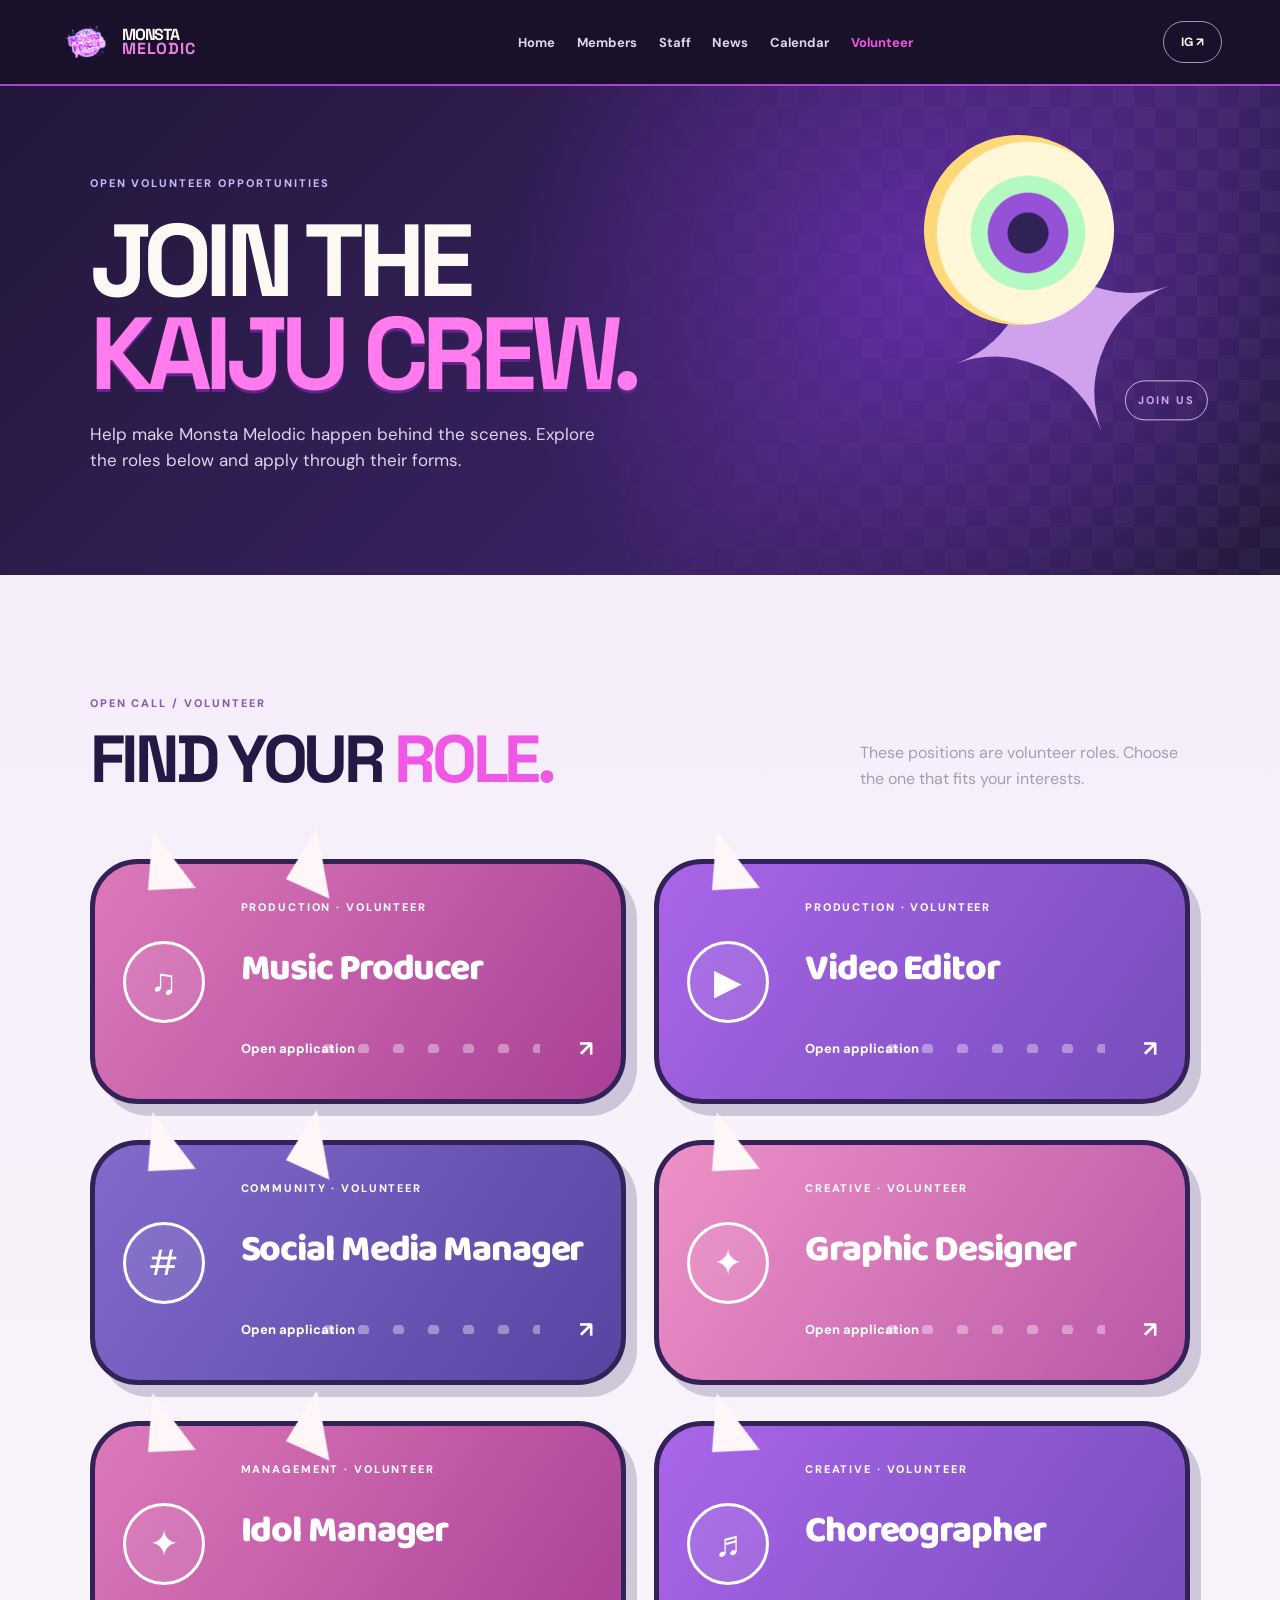
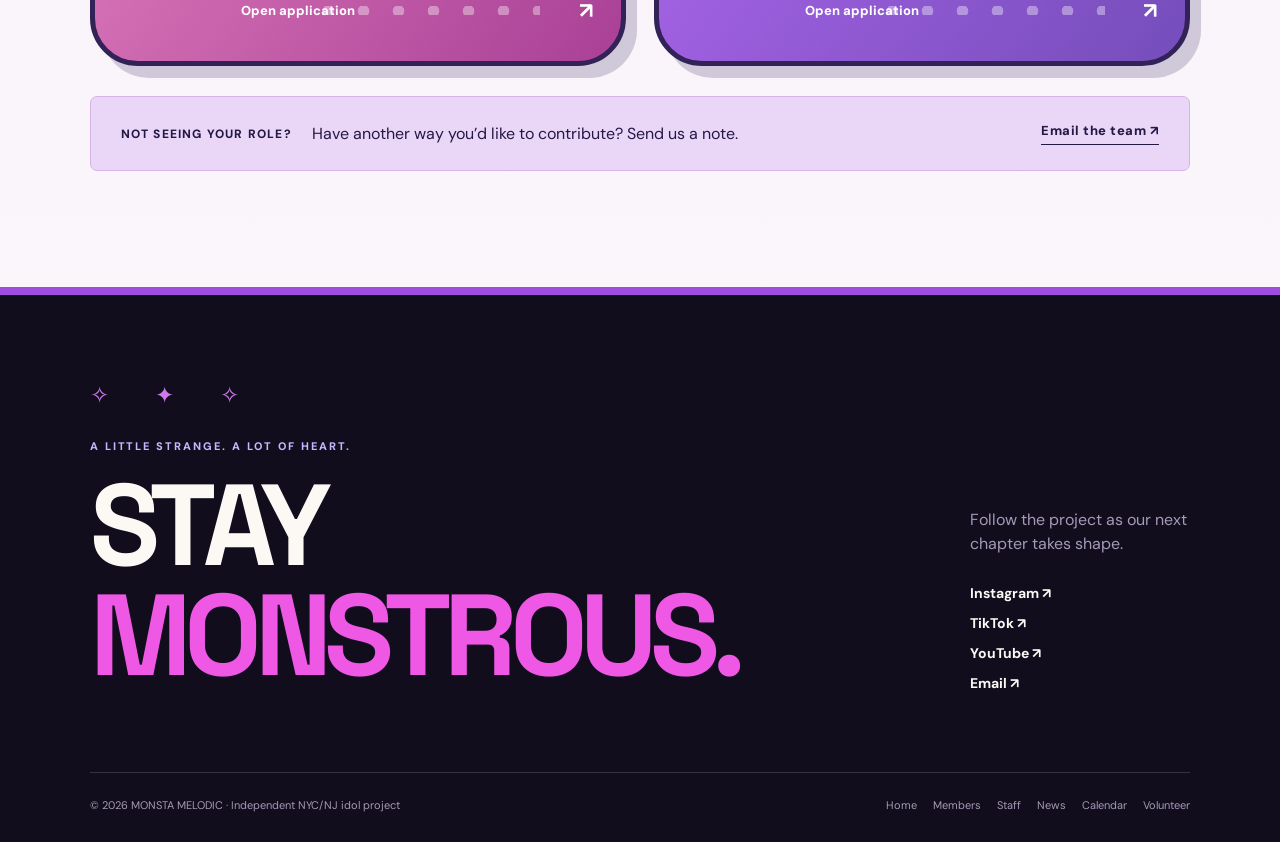
==== applications.html @ 81d99ad8 "Add files via upload" ====
<!doctype html>
<html lang="en"><head><meta charset="utf-8"><meta name="viewport" content="width=device-width, initial-scale=1"><meta name="theme-color" content="#271c50"><meta name="description" content="Volunteer opportunities with Monsta Melodic."><title>Volunteer · Monsta Melodic</title><link rel="icon" href="Logo.png"><link rel="preconnect" href="https://fonts.googleapis.com"><link rel="preconnect" href="https://fonts.gstatic.com" crossorigin><link href="https://fonts.googleapis.com/css2?family=Baloo+2:wght@600;700;800&family=DM+Sans:wght@400;500;600;700;800&family=Space+Grotesk:wght@400;500;600;700&display=swap" rel="stylesheet"><link rel="stylesheet" href="styles.css?v=20260925c"></head>
<body><a class="skip-link" href="#main">Skip to content</a><div class="site-wrap">
<header class="site-header"><a class="brand" href="index.html" aria-label="Monsta Melodic home"><img src="Logo.png" alt=""><span>MONSTA<span>MELODIC</span></span></a><button class="menu-toggle" type="button" aria-label="Open menu" aria-expanded="false" aria-controls="site-nav"><span></span><span></span></button><nav id="site-nav" aria-label="Main navigation"><a href="index.html">Home</a><a href="members.html">Members</a><a href="staff.html">Staff</a><a href="news.html">News</a><a href="calendar.html">Calendar</a><a href="applications.html" aria-current="page">Volunteer</a></nav><a class="header-social" href="https://www.instagram.com/monstamelodic/" target="_blank" rel="noopener" aria-label="Monsta Melodic Instagram">IG ↗</a></header>
<main id="main"><section class="page-hero volunteer-hero"><div><span class="eyebrow">OPEN VOLUNTEER OPPORTUNITIES</span><h1>JOIN THE<br><em>KAIJU CREW.</em></h1><p>Help make Monsta Melodic happen behind the scenes. Explore the roles below and apply through their forms.</p></div><div class="hero-sticker" aria-hidden="true">✦<small>JOIN US</small></div></section><section class="section roles-section"><div class="section-head"><div><span class="eyebrow">OPEN CALL / VOLUNTEER</span><h2>FIND YOUR <em>ROLE.</em></h2></div><p>These positions are volunteer roles. Choose the one that fits your interests.</p></div><div class="roles-grid"><a class="role-card" href="https://docs.google.com/forms/d/1IceMpWYkUs8SZ6bjBze1SsohrTrFlNnRcvxYy-Yv7Gw/viewform" target="_blank" rel="noopener"><span class="role-icon">♫</span><span class="role-category">Production · Volunteer</span><h3>Music Producer</h3><span class="role-action">Open application <b>↗</b></span></a><a class="role-card" href="https://docs.google.com/forms/d/1RxsWtjAY0c4S9yP_oIpiGCYEMlYN1Bv9wDkHzu8iAoE/viewform" target="_blank" rel="noopener"><span class="role-icon">▶</span><span class="role-category">Production · Volunteer</span><h3>Video Editor</h3><span class="role-action">Open application <b>↗</b></span></a><a class="role-card" href="https://docs.google.com/forms/d/1wU5ks7h61Smw3ZdH3pMjeIJVtUn4CT9JGE6TlIA6gtY/viewform" target="_blank" rel="noopener"><span class="role-icon">#</span><span class="role-category">Community · Volunteer</span><h3>Social Media Manager</h3><span class="role-action">Open application <b>↗</b></span></a><a class="role-card" href="https://docs.google.com/forms/d/1HodHElNHW5OT1MGS8GGJ7zpMOv8H83_oZiBd5FU2KlY/viewform" target="_blank" rel="noopener"><span class="role-icon">✦</span><span class="role-category">Creative · Volunteer</span><h3>Graphic Designer</h3><span class="role-action">Open application <b>↗</b></span></a><a class="role-card" href="https://docs.google.com/forms/d/1ALvHOFIKEdGMhJ9gq1WKwCSiYLwKbK2a4ao9rkmWrbQ/viewform" target="_blank" rel="noopener"><span class="role-icon">✦</span><span class="role-category">Management · Volunteer</span><h3>Idol Manager</h3><span class="role-action">Open application <b>↗</b></span></a><a class="role-card" href="https://docs.google.com/forms/d/1BvLj__7aZm7V9decrvLZa2ptNDeFCGbeIKmhq_zHGv4/viewform" target="_blank" rel="noopener"><span class="role-icon">♬</span><span class="role-category">Creative · Volunteer</span><h3>Choreographer</h3><span class="role-action">Open application <b>↗</b></span></a></div><div class="note-box"><span>NOT SEEING YOUR ROLE?</span><p>Have another way you’d like to contribute? Send us a note.</p><a class="text-link" href="mailto:monstamelodic@gmail.com">Email the team ↗</a></div></section></main>
<footer class="site-footer"><div class="footer-lead"><div><span class="eyebrow">A little strange. A lot of heart.</span><h2>STAY<br><em>MONSTROUS.</em></h2></div><div class="footer-connect"><p>Follow the project as our next chapter takes shape.</p><a href="https://www.instagram.com/monstamelodic/" target="_blank" rel="noopener">Instagram ↗</a><a href="https://www.tiktok.com/@monstamelodic" target="_blank" rel="noopener">TikTok ↗</a><a href="https://www.youtube.com/channel/UCwxbz_F4ipwJG1VYpBXucgw?themeRefresh=1" target="_blank" rel="noopener">YouTube ↗</a><a href="mailto:monstamelodic@gmail.com">Email ↗</a></div></div><div class="footer-bottom"><span>© 2026 MONSTA MELODIC · Independent NYC/NJ idol project</span><nav aria-label="Footer navigation"><a href="index.html">Home</a><a href="members.html">Members</a><a href="staff.html">Staff</a><a href="news.html">News</a><a href="calendar.html">Calendar</a><a href="applications.html">Volunteer</a></nav></div></footer></div><script src="script.js?v=20260925c" defer></script></body></html>
---- styles.css ----
:root{--ink:#241845;--navy:#211739;--deep:#140f25;--pink:#ef58e5;--violet:#a759ee;--lilac:#c5b8ff;--cream:#fcf9f5;--muted:#a59ab8;--line:rgba(255,255,255,.16)}*{box-sizing:border-box}html{scroll-behavior:smooth}body{margin:0;background:var(--deep);color:var(--cream);font-family:'DM Sans',sans-serif}button,a{font:inherit}a{color:inherit;text-decoration:none}button{cursor:pointer}img{max-width:100%;display:block}::selection{background:var(--pink);color:var(--deep)}:focus-visible{outline:3px solid var(--pink);outline-offset:4px}.skip-link{position:absolute;top:-100px;left:20px;background:white;color:#211739;padding:12px;z-index:100}.skip-link:focus{top:12px}.site-wrap{max-width:1800px;margin:auto;overflow:hidden}.site-header{height:86px;padding:0 clamp(20px,4.5vw,84px);display:flex;align-items:center;gap:32px;border-bottom:1px solid var(--line);position:relative;z-index:40;background:#181129}.brand{display:flex;align-items:center;gap:8px;min-width:210px;font-family:'Space Grotesk',sans-serif;font-size:16px;font-weight:700;letter-spacing:-.065em;line-height:.88}.brand span span{display:block;color:var(--pink);letter-spacing:.06em}.brand img{width:56px;height:56px;object-fit:contain}.site-header nav{display:flex;align-items:center;gap:clamp(11px,1.7vw,30px);margin:auto}.site-header nav a{color:#ddd5ed;font-size:13px;font-weight:700;transition:color .2s;white-space:nowrap}.site-header nav a:hover,.site-header nav a[aria-current]{color:var(--pink)}.header-social{font-size:12px;font-weight:800;border:1px solid #a78ec5;border-radius:100px;padding:12px 17px;white-space:nowrap}.header-social:hover{background:var(--pink);color:var(--deep);border-color:var(--pink)}.menu-toggle{display:none}.eyebrow{font-size:11px;font-weight:800;letter-spacing:.18em;text-transform:uppercase;color:var(--lilac)}h1,h2,h3,p{margin-top:0}h1,h2,h3{font-family:'Space Grotesk',sans-serif;letter-spacing:-.065em}h1{font-size:clamp(64px,8.5vw,142px);line-height:.91;margin:26px 0}h2{font-size:clamp(42px,5.2vw,85px);line-height:.96;margin:16px 0 0}h1 em,h2 em{font-style:normal;color:var(--pink)}.hero{min-height:700px;display:grid;grid-template-columns:1fr 49%;position:relative;background:radial-gradient(circle at 74% 46%,#61369f 0,#38235e 31%,#23193a 62%,#1b1530 95%)}.hero-copy{padding:clamp(58px,7vw,115px) 0 42px clamp(24px,7vw,115px);position:relative;z-index:2}.hero h1{font-size:clamp(62px,7.25vw,116px)}.hero h1 span{color:var(--lilac)}.hero-copy>p{max-width:430px;color:#e5dced;line-height:1.65;font-size:16px}.status-dot{display:inline-block;width:7px;height:7px;border-radius:50%;background:#f064e8;margin-right:8px;box-shadow:0 0 12px var(--pink)}.button-row{display:flex;gap:12px;flex-wrap:wrap;margin-top:34px}.button{display:inline-flex;align-items:center;justify-content:space-between;gap:32px;padding:17px 22px;min-width:180px;border-radius:4px;text-transform:uppercase;font-size:12px;font-weight:800;letter-spacing:.08em;transition:transform .2s,background .2s,box-shadow .2s}.button:hover{transform:translateY(-4px);box-shadow:0 12px 30px #0004}.button.bright{background:var(--pink);color:var(--deep)}.button.outline{border:1px solid #ab91cd}.button.dark{background:var(--deep);color:white}.hero-index{display:block;color:#aa94c8;font-size:10px;font-weight:700;letter-spacing:.18em;margin-top:68px}.hero-art{position:relative;display:grid;place-items:center;min-height:620px;isolation:isolate}.hero-art img{width:min(95%,590px);filter:drop-shadow(0 30px 60px #180c3b99);transform:rotate(-7deg);transition:transform .6s}.hero-art:hover img{transform:rotate(-2deg) scale(1.04)}.halo{border:1px solid #bd95e073;position:absolute;border-radius:50%;width:min(80%,550px);aspect-ratio:1;transform:rotate(-25deg) scaleX(1.13)}.halo-two{width:min(96%,680px);opacity:.5;transform:rotate(35deg) scaleX(.75)}.sparkle{position:absolute;color:#fd87ed;font-size:50px}.sp-a{top:12%;right:15%}.sp-b{bottom:16%;left:5%;font-size:85px}.art-label{position:absolute;bottom:44px;right:9%;font-size:10px;font-weight:800;letter-spacing:.2em;color:#dbcbea}.marquee{overflow:hidden;background:var(--pink);color:var(--deep);white-space:nowrap;padding:13px 0;transform:rotate(-1deg);margin:-5px -6px 0;position:relative;z-index:3;font:800 13px 'Space Grotesk';letter-spacing:.18em}.marquee div{width:max-content;animation:marquee 32s linear infinite}@keyframes marquee{to{transform:translateX(-50%)}}.section{padding:clamp(70px,9vw,145px) clamp(24px,7vw,115px)}.split-intro{display:grid;grid-template-columns:1fr 1fr;gap:10%;background:#f8f4f7;color:var(--ink)}.split-intro .eyebrow{color:#8759ac}.split-intro h2 em{color:#a05bd4}.split-intro>div:nth-child(2){align-self:end}.split-intro p{font-size:clamp(18px,2vw,27px);line-height:1.48;max-width:610px}.text-link{font-size:13px;font-weight:800;letter-spacing:.04em;border-bottom:1px solid currentColor;padding-bottom:5px;display:inline-block;transition:transform .2s,color .2s}.text-link:hover{transform:translateX(4px);color:var(--pink)}.section-head{display:flex;align-items:end;justify-content:space-between;gap:24px;margin-bottom:40px}.section-head p{color:var(--muted);max-width:330px;line-height:1.6;margin:0}.section-head .text-link{white-space:nowrap}.feature-section{background:#181127}.feature-grid{display:grid;grid-template-columns:1fr 1fr;gap:18px}.feature-card{min-height:440px;border-radius:9px;padding:30px;position:relative;overflow:hidden;display:flex;flex-direction:column;justify-content:space-between;transition:transform .25s}.feature-card:hover{transform:translateY(-7px)}.feature-purple{background:radial-gradient(circle at 72% 45%,#9152d9,#442a75 55%,#322353);color:white}.feature-pink{background:radial-gradient(circle at 70% 40%,#ffc8f1,#f48de8 58%,#e45fdc);color:var(--deep)}.feature-card>span:first-child,.feature-arrow{font-size:11px;font-weight:800;letter-spacing:.17em}.feature-card strong{font:700 clamp(58px,6vw,100px)/.9 'Space Grotesk';letter-spacing:-.08em;position:relative;z-index:2}.feature-symbol{position:absolute;right:4%;top:14%;font-size:clamp(190px,24vw,350px);line-height:1;color:#fff3;transform:rotate(-15deg)}.feature-pink .feature-symbol{color:#8a25a02c}.latest-section{background:#251938}.latest-grid{display:grid;grid-template-columns:repeat(3,1fr);gap:16px}.news-tile{min-height:280px;padding:26px;border:1px solid #8d6da07c;background:#332247;border-radius:8px;display:flex;flex-direction:column;transition:background .2s,transform .2s}.news-tile:hover{background:#49305d;transform:translateY(-5px)}.news-tile>span{color:#ddb2ef;text-transform:uppercase;font-size:11px;letter-spacing:.14em;font-weight:800}.news-tile h3{font-size:clamp(23px,2.2vw,33px);line-height:1.1;margin:auto 0}.join-section{background:var(--pink);color:var(--deep);position:relative;min-height:420px;display:flex;align-items:center;overflow:hidden}.join-section>div{position:relative;z-index:1;max-width:750px}.join-section .eyebrow{color:#6a246b}.join-section h2 em{color:#672580}.join-section p{max-width:600px;line-height:1.6;margin:22px 0 30px;font-size:17px}.join-star{position:absolute;right:5%;top:-25%;font-size:600px;color:#fff5;line-height:1}.contact-strip{background:#1b132b;display:flex;justify-content:space-between;gap:25px;align-items:center;padding-top:42px;padding-bottom:42px;font-size:13px;letter-spacing:.1em;font-weight:800}.contact-strip a{font-size:clamp(16px,2vw,30px);letter-spacing:-.03em;overflow-wrap:anywhere}.site-footer{background:#110d1d;padding:85px clamp(24px,7vw,115px) 30px}.footer-lead{display:flex;justify-content:space-between;gap:40px;padding-bottom:80px}.footer-lead h2{font-size:clamp(60px,9vw,150px)}.footer-connect{max-width:220px;display:flex;flex-direction:column;gap:12px;align-self:end}.footer-connect p{color:var(--muted);line-height:1.5}.footer-connect a{font-size:14px;font-weight:700}.footer-connect a:hover{color:var(--pink)}.footer-bottom{border-top:1px solid var(--line);padding-top:25px;display:flex;justify-content:space-between;gap:25px;color:#a69ab4;font-size:11px}.footer-bottom nav{display:flex;flex-wrap:wrap;gap:16px}.footer-bottom a:hover{color:white}.page-hero{min-height:440px;padding:85px clamp(24px,7vw,115px);position:relative;display:flex;align-items:center;justify-content:space-between;gap:30px;background:radial-gradient(circle at 85% 50%,#58368d,#271b46 51%,#201632)}.page-hero>div:first-child{z-index:1}.page-hero h1{font-size:clamp(60px,8vw,118px);margin:22px 0}.page-hero p{color:#e0d3ed;font-size:17px;line-height:1.5;max-width:520px}.hero-sticker{font:300px/.8 'Space Grotesk';color:#e78cf0a1;transform:rotate(-20deg);position:relative}.hero-sticker small{position:absolute;bottom:0;right:5%;font:800 11px 'DM Sans';letter-spacing:.18em;white-space:nowrap;border:1px solid #cfb3dc;padding:12px;border-radius:40px;transform:rotate(20deg)}.roster-section,.staff-section,.news-section,.roles-section,.calendar-section{background:#f8f4f7;color:var(--ink)}.roster-section .eyebrow,.staff-section .eyebrow,.news-section .eyebrow,.roles-section .eyebrow,.calendar-section .eyebrow{color:#8759ac}.member-grid{display:grid;grid-template-columns:repeat(3,minmax(0,1fr));gap:28px}.member-card{background:white;border:1px solid #e8dce9;border-radius:9px;overflow:hidden;box-shadow:0 10px 30px #2117390b;transition:transform .25s,box-shadow .25s}.member-card:hover{transform:translateY(-5px);box-shadow:0 22px 40px #2117391c}.member-visual{height:360px;position:relative;overflow:hidden;background:linear-gradient(140deg,var(--accent),#2d2051 80%)}.member-visual:after{content:'';position:absolute;width:260px;height:260px;border-radius:50%;border:1px solid #fff7;top:35px;left:calc(50% - 130px);pointer-events:none}.member-toggle{height:100%;width:100%;border:0;text-align:left;background:none;color:#fff;position:relative;display:flex;flex-direction:column;justify-content:space-between;padding:22px}.member-number,.portrait-caption,.member-hint{z-index:1;font-size:11px;font-weight:800;letter-spacing:.14em}.portrait-placeholder{font:240px/.8 'Space Grotesk';align-self:center;color:#fff7;transform:rotate(-14deg);transition:transform .3s}.member-card:hover .portrait-placeholder{transform:rotate(4deg) scale(1.08)}.portrait-caption{align-self:center}.member-hint{align-self:flex-end}.member-bio{position:absolute;inset:0;z-index:3;background:#24183eeF;color:#fff;padding:30px;display:flex;flex-direction:column;justify-content:center;opacity:0;visibility:hidden;transform:translateY(15px);transition:opacity .25s,transform .25s,visibility .25s}.member-card:hover .member-bio,.member-toggle:focus-visible + .member-bio,.member-card.is-open .member-bio{opacity:1;visibility:visible;transform:none}.member-bio .position-tag{color:#ffbaf1;font-size:10px;font-weight:800;letter-spacing:.13em}.bio-quote{font:600 31px/1.15 'Space Grotesk';letter-spacing:-.04em;margin:22px 0}.member-bio p:not(.bio-quote){color:#d0c3df;font-size:14px}.bio-social{display:flex;gap:12px}.bio-social a{border:1px solid #be96d1;border-radius:30px;padding:8px 12px;font-size:11px;font-weight:800}.bio-social a:hover{background:var(--pink);color:var(--deep)}.member-meta{padding:22px 22px 12px;display:flex;justify-content:space-between;align-items:end}.member-meta h3{font-size:30px;margin:8px 0 0}.color-swatch{width:22px;height:22px;border-radius:50%;border:3px solid white;box-shadow:0 0 0 1px #aaa}.member-card dl{margin:0;padding:0 22px 22px}.member-card dl div{display:flex;justify-content:space-between;padding:10px 0;border-top:1px solid #eee2ef;gap:15px;font-size:12px}.member-card dt{color:#7c718b}.member-card dd{margin:0;font-weight:800}.mini-cta{background:#311f50;display:flex;justify-content:space-between;gap:20px;padding-top:44px;padding-bottom:44px;font-size:13px;font-weight:800;letter-spacing:.13em}.mini-cta a{color:#f98be7}.filter-bar{display:flex;gap:9px;flex-wrap:wrap;margin-bottom:34px}.filter{border:1px solid #d9cce3;border-radius:100px;background:transparent;color:var(--ink);padding:11px 18px;font-size:12px;font-weight:800}.filter:hover,.filter.active{background:var(--ink);border-color:var(--ink);color:white}.staff-grid{display:grid;grid-template-columns:repeat(4,minmax(0,1fr));gap:32px 18px}.staff-card{background:white;border:1px solid #e8dce9;border-radius:9px;padding:28px 20px 22px;position:relative;margin-top:65px;box-shadow:0 10px 30px #2117390b;transition:transform .2s}.staff-card:hover{transform:translateY(-5px)}.staff-card[hidden]{display:none}.staff-avatar{height:130px;width:130px;border-radius:50%;display:grid;place-items:center;background:linear-gradient(140deg,#f6a4ef,#6c3aaf);border:7px solid #f8f4f7;box-shadow:0 0 0 1px #b9a3cc;margin:-92px auto 24px;overflow:hidden}.staff-avatar img{width:100%;height:100%;object-fit:cover}.staff-avatar span{color:white;font-size:85px;line-height:1}.staff-nameplate{background:#301d50;color:white;padding:12px 15px;font:800 12px 'Space Grotesk';letter-spacing:.07em;border-radius:3px;display:flex;justify-content:space-between}.staff-content{padding:18px 5px 4px}.department-tag{display:inline-block;background:#f1dcf5;color:#6c327f;padding:6px 9px;border-radius:3px;font-size:10px;font-weight:800;text-transform:uppercase;letter-spacing:.1em}.staff-content h3{font-size:24px;margin:16px 0 9px}.staff-content p{font-size:13px;line-height:1.55;color:#5e526b;min-height:62px}.staff-placeholder{font-size:11px;color:#8c7d99}.open-role{background:#f6e6f7;border-style:dashed;border-color:#bd78cb}.open-role .staff-nameplate{background:#9b49a7}.open-role .staff-avatar{background:var(--pink)}.open-role .text-link{margin-top:12px}.roles-grid{display:grid;grid-template-columns:repeat(3,1fr);gap:16px}.role-card{background:#fff;border:1px solid #e4d6e5;border-radius:8px;padding:27px;min-height:260px;display:flex;flex-direction:column;transition:transform .2s,box-shadow .2s}.role-card:hover{transform:translateY(-5px);box-shadow:0 15px 30px #2117391c}.role-icon{font-size:35px;color:#a047cb}.role-category{font-size:11px;color:#8a698f;font-weight:800;text-transform:uppercase;letter-spacing:.1em;margin:15px 0}.role-card h3{font-size:27px;line-height:1.08;margin:0}.role-action{border-top:1px solid #e5d9e7;padding-top:15px;margin-top:auto;display:flex;justify-content:space-between;font-size:12px;font-weight:800}.note-box{margin-top:30px;background:#eee0f4;border-radius:7px;padding:25px 30px;display:flex;align-items:center;gap:20px;flex-wrap:wrap}.note-box span{font-size:12px;font-weight:800;letter-spacing:.1em}.note-box p{margin:0}.note-box a{margin-left:auto}.archive-list{display:grid;gap:12px}.archive-item{border:1px solid #e7d9e8;background:white;padding:28px;display:grid;grid-template-columns:160px 1fr auto;gap:30px;align-items:center;transition:background .2s,transform .2s}.archive-item:hover{background:#f5e6f8;transform:translateX(4px)}.archive-item time,.archive-item .category{font-size:11px;color:#7d568f;letter-spacing:.1em;text-transform:uppercase;font-weight:800}.archive-item h3{font-size:27px;margin:5px 0}.archive-item p{margin:0;font-size:13px;color:#695d74}.archive-item .arrow{font-size:25px}.article-view{max-width:800px;margin:auto}.article-view[hidden],.archive-list[hidden]{display:none}.article-kicker{display:block;margin:55px 0 15px}.article-view h2{font-size:clamp(42px,5vw,78px);margin-bottom:32px}.article-body{font-size:18px;line-height:1.75;color:#514359}.article-body p{margin:0 0 22px}.calendar-frame{height:650px;border:12px solid #392353;border-radius:12px;overflow:hidden;background:#fff}.calendar-frame iframe{width:100%;height:100%;border:0}.calendar-note{margin:20px 0 0;color:#6e617a}.calendar-note a{text-decoration:underline}@media(max-width:1150px){.site-header{gap:12px}.brand{min-width:170px}.site-header nav{gap:11px}.site-header nav a{font-size:12px}.header-social{display:none}.staff-grid{grid-template-columns:repeat(3,1fr)}}@media(max-width:900px){.site-header{height:74px}.menu-toggle{display:block;margin-left:auto;background:transparent;border:0;width:42px;height:42px;position:relative;z-index:42}.menu-toggle span{display:block;height:2px;background:white;margin:8px 3px}.site-header nav{display:none;position:absolute;top:74px;left:0;right:0;background:#211739;padding:24px;box-shadow:0 15px 30px #0005;flex-direction:column;align-items:stretch;gap:0}.site-header nav.open{display:flex}.site-header nav a{padding:14px 8px;font-size:16px;border-bottom:1px solid var(--line)}.hero{grid-template-columns:1fr}.hero-copy{padding:70px 32px 0}.hero-art{min-height:430px}.hero-art img{width:min(70%,480px)}.hero-index{margin-top:40px}.split-intro{gap:30px}.member-grid,.roles-grid{grid-template-columns:repeat(2,1fr)}.staff-grid{grid-template-columns:repeat(2,1fr)}.hero-sticker{font-size:200px}.page-hero{min-height:390px}.latest-grid{grid-template-columns:repeat(2,1fr)}}@media(max-width:620px){.brand{min-width:0}.site-header{padding:0 20px}.hero h1{font-size:clamp(52px,13.2vw,76px)}.hero-art{min-height:320px}.hero-art img{width:min(82%,380px)}.art-label{bottom:18px;font-size:8px}.sparkle{font-size:30px}.sp-b{font-size:50px}.section{padding:70px 22px}.split-intro,.feature-grid,.latest-grid,.member-grid,.staff-grid,.roles-grid{grid-template-columns:1fr}.section-head{align-items:start;flex-direction:column}.feature-card{min-height:360px}.feature-card strong{font-size:70px}.member-visual{height:360px}.staff-grid{gap:40px}.staff-card{margin-top:70px}.page-hero{padding:75px 22px;min-height:400px}.page-hero h1{font-size:clamp(53px,13vw,78px)}.hero-sticker{position:absolute;right:-25px;bottom:20px;font-size:130px;opacity:.35}.hero-sticker small{display:none}.footer-lead,.footer-bottom,.contact-strip,.mini-cta{flex-direction:column;align-items:start}.footer-lead{padding-bottom:50px}.footer-connect{align-self:start}.site-footer{padding:75px 22px 30px}.archive-item{grid-template-columns:1fr auto;gap:12px}.archive-item time{grid-column:1/-1}.archive-item h3{font-size:24px}.calendar-frame{height:560px;border-width:6px}.join-star{font-size:400px;right:-130px;top:0}.note-box a{margin-left:0}.button{min-width:0}.brand img{width:46px;height:46px}.brand{font-size:14px}}@media(prefers-reduced-motion:reduce){*,*:before,*:after{scroll-behavior:auto!important;animation-duration:.01ms!important;transition-duration:.01ms!important}}
.member-close{position:absolute;right:20px;top:18px;background:transparent;border:1px solid #ccacd9;border-radius:50%;color:white;font-size:22px;width:37px;height:37px;line-height:1}.member-close:hover{background:#a554c3}.member-bio .position-tag{padding-right:35px}
/* Monsta Melodic world: bright J-pop color, spooky characters, and restrained motion. */
:root{--candy:#f454e9;--electric:#a621f5;--mint:#b7f8c0;--lime:#e9ef8c;--coral:#ec939e;--night:#2d2055}
.hero,.page-hero{background-image:radial-gradient(circle at 72% 38%,#7132bfaa 0,transparent 43%),linear-gradient(135deg,#211739,#3b2264 65%,#24183e)}
.hero:before,.page-hero:before{content:"";position:absolute;inset:0;pointer-events:none;background:conic-gradient(#ffffff12 25%,transparent 0 50%,#ffffff12 0 75%,transparent 0) 0 0/42px 42px;mask-image:linear-gradient(90deg,transparent 42%,#000b 100%);opacity:.65}
.hero-art img{animation:logoFloat 5.5s ease-in-out infinite;position:relative;z-index:2;filter:drop-shadow(0 25px 33px #0d092888)}
.hero-art:hover img{animation-play-state:paused;transform:rotate(-2deg) scale(1.04)}
@keyframes logoFloat{0%,100%{transform:translateY(0) rotate(-6deg)}50%{transform:translateY(-19px) rotate(-3deg)}}
.hero-art .brand-eye{position:absolute;width:104px;height:104px;border-radius:50%;background:radial-gradient(circle at 55% 52%,#1a1043 0 15%,#a764ed 16% 27%,#b9f8c3 28% 38%,#f9f4d5 39% 65%,#ffdc79 66% 74%,transparent 75%);border:3px solid #34225a;box-shadow:0 9px 0 #21143c;z-index:1;animation:eyeBob 6s ease-in-out infinite}
.hero-art .eye-left{left:4%;top:10%;transform:rotate(-22deg)}.hero-art .eye-right{right:5%;bottom:12%;animation-delay:-2.7s;width:80px;height:80px}
@keyframes eyeBob{50%{translate:0 -14px;rotate:9deg}}
.hero-art:before{content:"";position:absolute;width:64%;height:33%;border:32px solid var(--coral);border-bottom-color:transparent;border-left-color:transparent;border-radius:50%;right:-21%;top:4%;transform:rotate(32deg);filter:drop-shadow(0 7px #2d2055);opacity:.85}
.hero-art:after{content:"";position:absolute;width:45%;height:40%;border:24px solid var(--coral);border-top-color:transparent;border-right-color:transparent;border-radius:48%;left:-17%;bottom:-9%;transform:rotate(-33deg);opacity:.75}
.hero h1 em,.page-hero h1 em{color:#ff7bee;text-shadow:0 3px 0 #64268d}
.hero h1 span{color:#c0f6bd}.hero-index{color:#cfb6e7}
.sparkle{animation:twinkle 3s ease-in-out infinite alternate}.sp-b{animation-delay:1.1s}@keyframes twinkle{to{opacity:.35;transform:scale(.7) rotate(32deg)}}
.split-intro{position:relative;overflow:hidden}.split-intro:after{content:"✧";position:absolute;right:1%;bottom:-9%;font-size:290px;color:#d1b2e5;opacity:.55;pointer-events:none}
.feature-card,.news-tile,.role-card,.social-card,.member-card,.staff-card{isolation:isolate}
.feature-card:after,.news-tile:after,.role-card:after,.social-card:after{content:"";position:absolute;inset:-120% auto -120% -70%;width:40%;background:linear-gradient(90deg,transparent,#fff8,transparent);transform:rotate(24deg);pointer-events:none;transition:left .7s ease}
.feature-card:hover:after,.news-tile:hover:after,.role-card:hover:after,.social-card:hover:after{left:150%}
.feature-card{border:2px solid #bc8af5;box-shadow:8px 8px 0 #a545d977}.feature-pink{border-color:#382451;box-shadow:8px 8px 0 #ae58f1}
.feature-purple:before{content:"";position:absolute;inset:0;background:conic-gradient(#1b113c 25%,transparent 0 50%,#1b113c 0 75%,transparent 0) 0 0/42px 42px;opacity:.12}
.join-section{background:linear-gradient(112deg,#f99aeb,#ee63db 55%,#bc6df1);border-top:9px solid #36215c;border-bottom:9px solid #36215c}.join-section:before{content:"";position:absolute;right:-4%;bottom:-55%;width:390px;height:390px;border:36px solid #f7f0b9;border-radius:50%;box-shadow:0 0 0 12px #7a34c0,0 0 0 26px #331e59;opacity:.7}
.join-star{font-size:420px;color:#fff9;right:14%;top:8%;animation:twinkle 4s ease-in-out infinite alternate}
.page-hero .hero-sticker{color:#d0a1ec}.volunteer-hero:after{content:"";position:absolute;width:190px;height:190px;border-radius:50%;right:13%;top:10%;background:radial-gradient(circle at 55% 50%,#302254 0 14%,#9652d7 15% 28%,#b4f8c2 29% 40%,#fff7d7 41% 64%,#ffd879 65% 74%,transparent 75%);transform:rotate(18deg)}
/* The original monster-horn cards, adapted to the new layout. */
.roles-section{background:linear-gradient(180deg,#f5eefb,#faf6fa)}.roles-grid{grid-template-columns:repeat(2,minmax(0,1fr));gap:36px 28px;margin-top:68px}
.role-card{position:relative;display:grid;grid-template-columns:98px 1fr;grid-template-rows:auto 1fr auto;column-gap:20px;align-items:center;min-height:245px;padding:36px 28px;border:5px solid #332257;border-radius:48px;background:linear-gradient(128deg,#a64ee2,#7451bf);box-shadow:11px 12px 0 #32235c35;color:white;overflow:visible}
.role-card:nth-child(4n+1){background:linear-gradient(125deg,#dc79ba,#a94096)}.role-card:nth-child(4n+2){background:linear-gradient(125deg,#aa65e9,#754dbb)}.role-card:nth-child(4n+3){background:linear-gradient(125deg,#826acc,#5744a1)}.role-card:nth-child(4n+4){background:linear-gradient(125deg,#ee91c7,#b957a6)}
.role-card:before,.role-card:after{content:"";position:absolute;z-index:2;top:-35px;width:47px;height:65px;background:#fff7f7;clip-path:polygon(38% 0,100% 100%,0 87%);filter:drop-shadow(2px 2px #342357);pointer-events:none;transition:transform .3s}
.role-card:before{left:9%;transform:rotate(-13deg)}.role-card:after{right:9%;transform:rotate(14deg)}.role-card:hover:before{transform:rotate(-21deg) translateY(-5px)}.role-card:hover:after{transform:rotate(21deg) translateY(-5px)}
.role-card:hover{transform:translateY(-7px);box-shadow:11px 19px 0 #32235c35}
.role-card .role-icon{grid-column:1;grid-row:1/4;display:grid;place-items:center;width:82px;height:82px;border:3px solid white;border-radius:50%;color:white;font-size:36px;background:#ffffff15}
.role-card .role-category{grid-column:2;grid-row:1;color:white;margin:0 0 8px;font-size:11px;letter-spacing:.17em}
.role-card h3{grid-column:2;grid-row:2;color:white;font:800 clamp(25px,2.9vw,40px)/1 'Baloo 2',sans-serif;letter-spacing:-.03em;margin:0 0 20px}
.role-card .role-action{grid-column:2;grid-row:3;color:white;border:0;padding:0;margin:0;font-size:13px;align-items:center}.role-card .role-action b{font-size:22px}
.role-card .role-action:after{content:"";position:absolute;left:20%;right:15%;bottom:10px;height:9px;background:radial-gradient(circle,#fff8 0 30%,transparent 34%) 0 0/35px 10px;opacity:.7}
.role-card .role-icon,.role-card .role-category,.role-card h3,.role-card .role-action{position:relative;z-index:3}
.note-box{background:#ead7f8;border:1px solid #d8b3e5}
.social-section{background:#241638;color:white;position:relative}.social-section:before{content:"";position:absolute;inset:0;background:conic-gradient(#9d47d31c 25%,transparent 0 50%,#9d47d31c 0 75%,transparent 0) 0 0/55px 55px;mask-image:linear-gradient(180deg,#0008,transparent 80%);pointer-events:none}.social-section>.section-head,.social-grid{position:relative}.social-grid{display:grid;grid-template-columns:repeat(3,minmax(0,1fr));gap:14px}.social-card{border:1px solid #be91e0;background:#392254;min-height:240px;padding:25px;border-radius:14px;display:flex;flex-direction:column;align-items:flex-start;text-align:left;position:relative;overflow:hidden;transition:transform .2s,background .2s;color:white}.social-card:nth-child(even){background:#52296f}.social-card:hover{transform:translateY(-5px);background:#70399a}.social-symbol{color:#ffc6fa;font-size:35px;line-height:1;margin-bottom:auto}.social-card>span:nth-child(2){font-size:10px;font-weight:800;letter-spacing:.16em;color:#dabce8}.social-card strong{font:800 34px/1.1 'Baloo 2';margin-top:5px}.social-card small{color:#eac7f3;font-size:12px;margin-top:8px;overflow-wrap:anywhere}.social-email{background:#b24db0}.social-volunteer{background:#6940af}.social-card.discord-trigger{cursor:pointer}
/* Quick identity details on every page. */
.site-header{border-bottom:2px solid #a744d6}.site-header .brand img{animation:tinyFloat 6s ease-in-out infinite}.brand span span{color:#ec80e4}@keyframes tinyFloat{50%{transform:translateY(-3px) rotate(4deg)}}
.site-footer{border-top:8px solid #9f4ce0}.site-footer:before{content:"✧    ✦    ✧";display:block;color:#ce79ec;font-size:23px;letter-spacing:20px;margin-bottom:24px}
/* Loading: injected by script, with short fallback and reduced-motion support. */
.monsta-loader{position:fixed;inset:0;z-index:9999;background:radial-gradient(circle at 50% 42%,#7132bc,#302052 61%,#1c1530);color:white;display:grid;place-items:center;overflow:hidden;transition:opacity .55s ease,visibility .55s ease}.monsta-loader:before{content:"";position:absolute;inset:0;background:conic-gradient(#ffffff12 25%,transparent 0 50%,#ffffff12 0 75%,transparent 0) 0 0/42px 42px;opacity:.5}.monsta-loader:after{content:"✧";position:absolute;right:6%;top:8%;font-size:150px;color:#f88ae9;animation:twinkle 2s infinite alternate}.loader-core{position:relative;z-index:1;text-align:center;padding:20px}.loader-core img{width:min(55vw,300px);margin:auto;animation:loaderFloat 1.4s ease-in-out infinite alternate;filter:drop-shadow(0 18px 25px #1f0d48)}.loader-core p{font:800 13px 'Space Grotesk';letter-spacing:.2em;margin:16px 0;color:#efd4ff}.loader-track{width:190px;height:5px;background:#ffffff3d;border-radius:8px;overflow:hidden;margin:18px auto}.loader-track span{display:block;height:100%;width:38%;background:#f77eec;animation:loaderBar 1.2s ease-in-out infinite}@keyframes loaderFloat{to{transform:translateY(-14px) rotate(4deg)}}@keyframes loaderBar{0%{transform:translateX(-100%)}100%{transform:translateX(270%)}}.monsta-loader.done{opacity:0;visibility:hidden;pointer-events:none}body.loading{overflow:hidden}
/* Community invitation: one automatic invitation per browser session. */
.discord-modal{position:fixed;inset:0;z-index:9000;display:none;place-items:center;padding:18px}.discord-modal.open{display:grid}.discord-backdrop{position:absolute;inset:0;background:#110a22bb;backdrop-filter:blur(8px)}.discord-panel{position:relative;max-width:460px;width:100%;padding:38px 34px 32px;border:5px solid #342056;border-radius:28px;background:linear-gradient(140deg,#c07bed,#ef8bdb);color:#26173d;box-shadow:12px 12px 0 #1c1038;text-align:center;overflow:hidden}.discord-panel:before{content:"";position:absolute;inset:0;background:conic-gradient(#ffffff14 25%,transparent 0 50%,#ffffff14 0 75%,transparent 0) 0 0/34px 34px;pointer-events:none}.discord-panel>*{position:relative}.discord-panel .modal-logo{width:160px;margin:0 auto 8px;filter:drop-shadow(0 6px 10px #421e69)}.discord-panel h2{font:800 clamp(33px,7vw,48px)/.95 'Baloo 2';letter-spacing:-.04em;margin:12px 0}.discord-panel p{line-height:1.5}.discord-panel .button{margin:15px auto 0}.discord-panel .discord-later{display:block;margin:18px auto 0;border:0;background:transparent;color:#32204b;text-decoration:underline;font-weight:700;font-size:13px}.discord-close{position:absolute;right:15px;top:12px;border:1px solid #382450;border-radius:50%;width:40px;height:40px;background:#fff8;color:#322049;font-size:25px;line-height:1;z-index:3}.discord-panel .modal-eyes{font-size:25px;color:#ffebaa;letter-spacing:9px}body.modal-open{overflow:hidden}
@media(max-width:900px){.roles-grid{grid-template-columns:1fr 1fr}.social-grid{grid-template-columns:repeat(2,1fr)}}
@media(max-width:620px){.hero-art .brand-eye{width:60px;height:60px}.hero-art .eye-right{width:55px;height:55px}.hero-art:before{border-width:18px}.hero-art:after{border-width:12px}.roles-grid,.social-grid{grid-template-columns:1fr}.role-card{min-height:210px;padding:30px 18px;grid-template-columns:70px 1fr;column-gap:8px;border-radius:34px}.role-card .role-icon{height:58px;width:58px;font-size:26px}.role-card h3{font-size:27px}.role-card:before,.role-card:after{top:-27px;width:32px;height:48px}.social-card{min-height:180px}.volunteer-hero:after{width:90px;height:90px;right:3%;top:5%;opacity:.55}.join-star{font-size:220px}.site-footer:before{letter-spacing:12px}}
@media(prefers-reduced-motion:reduce){.hero-art img,.hero-art .brand-eye,.sparkle,.join-star,.loader-core img,.loader-track span,.site-header .brand img{animation:none!important}.monsta-loader{transition:none!important}}
@media(prefers-reduced-motion:no-preference){.feature-card,.role-card,.social-card,.member-card,.staff-card,.news-tile{animation:appear .55s ease both;animation-play-state:paused}.feature-card.in-view,.role-card.in-view,.social-card.in-view,.member-card.in-view,.staff-card.in-view,.news-tile.in-view{animation-play-state:running}@keyframes appear{from{opacity:.65;translate:0 18px}to{opacity:1;translate:0 0}}}
/* Profile and story details echo the monster-world artwork. */
.member-visual{background:radial-gradient(circle at 70% 35%,#d2ffbb77,transparent 23%),linear-gradient(135deg,var(--accent),#403073 78%)}
.member-visual:before{content:"";position:absolute;inset:0;background:conic-gradient(#28194429 25%,transparent 0 50%,#28194429 0 75%,transparent 0) 0 0/30px 30px;mask-image:linear-gradient(180deg,#0009,transparent 60%)}
.member-card:nth-child(even) .member-visual:before{background-size:36px 36px}
.member-meta h3,.staff-content h3{font-family:'Baloo 2',sans-serif;letter-spacing:-.035em}
.staff-nameplate{background:linear-gradient(110deg,#50317e,#b450c2);border:2px solid #352257}.staff-card:nth-child(2n) .staff-nameplate{background:linear-gradient(110deg,#ab59b8,#e778bb)}
.staff-avatar{border:6px solid white;box-shadow:0 0 0 3px #342354,6px 7px 0 #3a255d33}
.staff-avatar span{font-family:'Baloo 2';font-size:77px}.news-tile{position:relative;border:2px solid #ad72d4;background:linear-gradient(145deg,#47285e,#2b1d48)}.news-tile:nth-child(even){background:linear-gradient(145deg,#7d3c9d,#3e225f)}
.archive-item{position:relative;overflow:hidden}.archive-item:before{content:"✧";position:absolute;font-size:150px;right:2%;top:-80%;color:#b179e21c;pointer-events:none}.archive-item:hover{border-color:#ad5ed9}.calendar-frame{box-shadow:9px 10px 0 #c074df;position:relative}
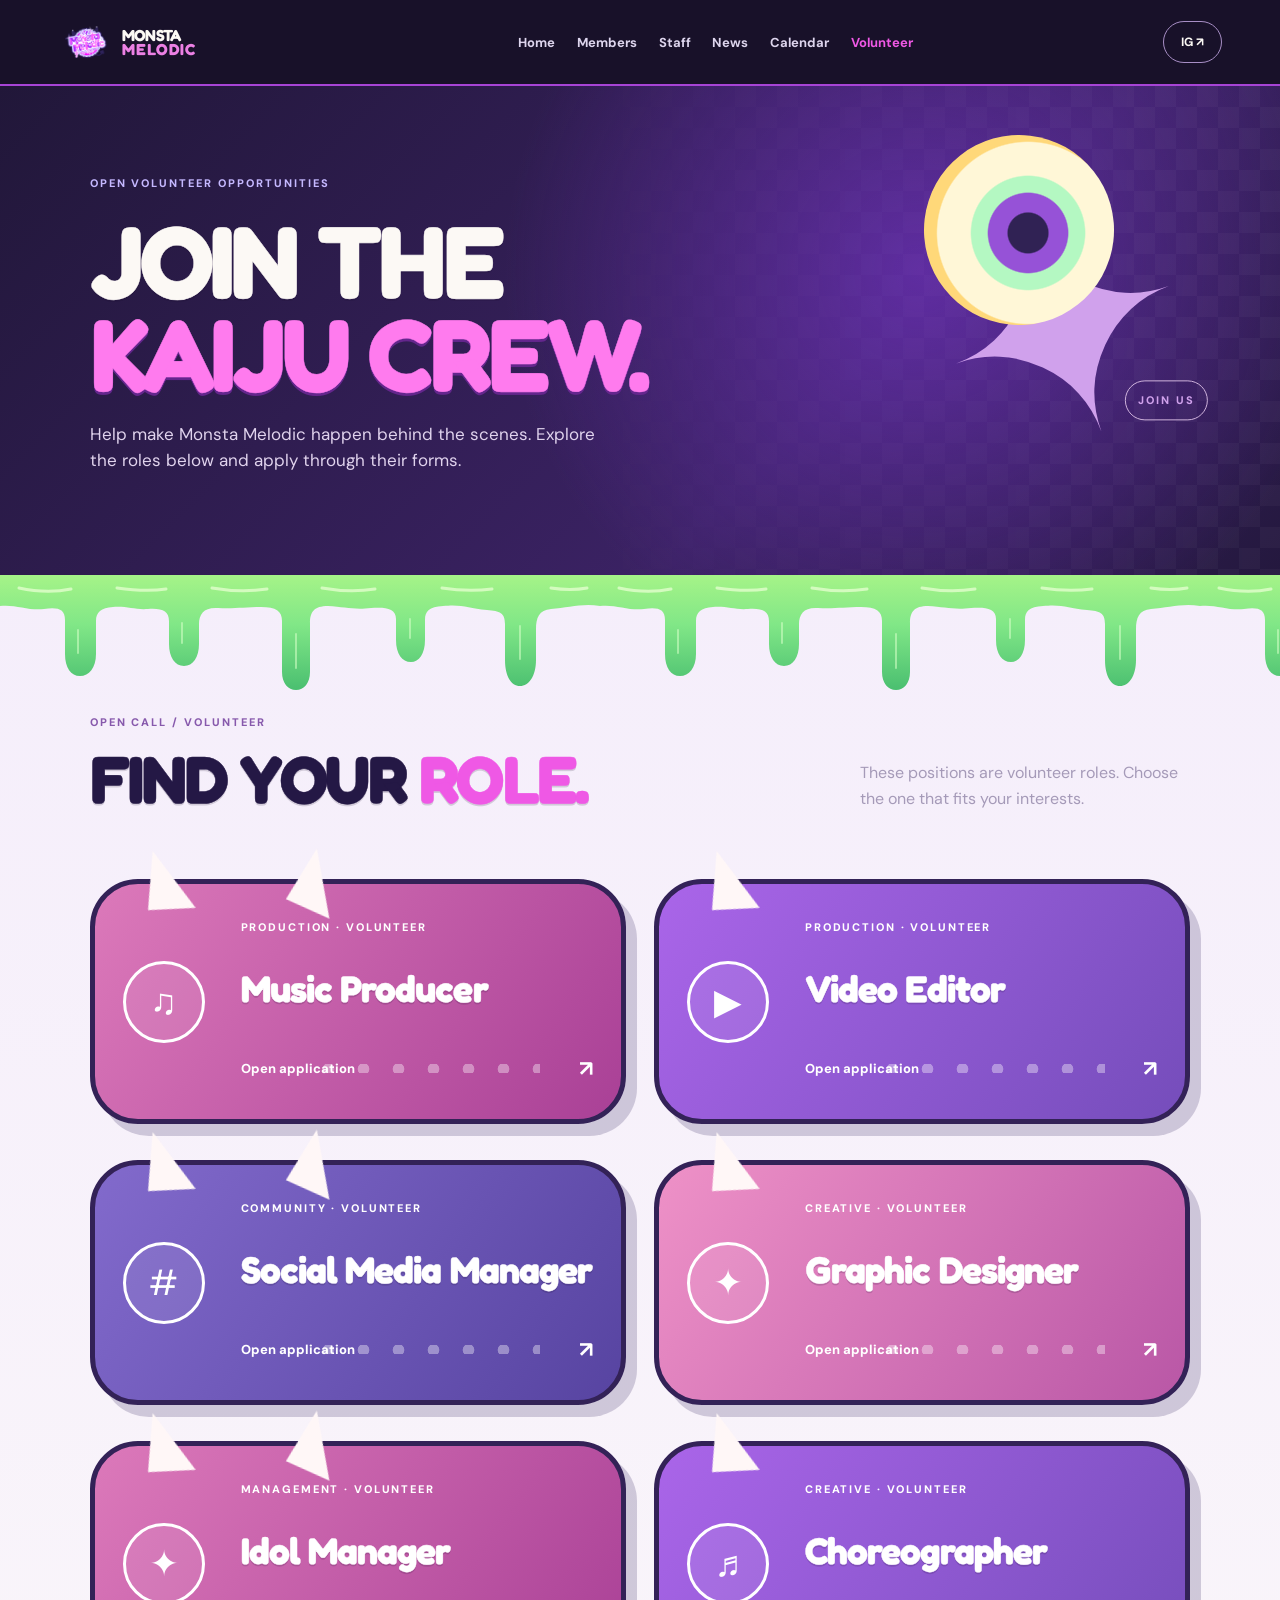
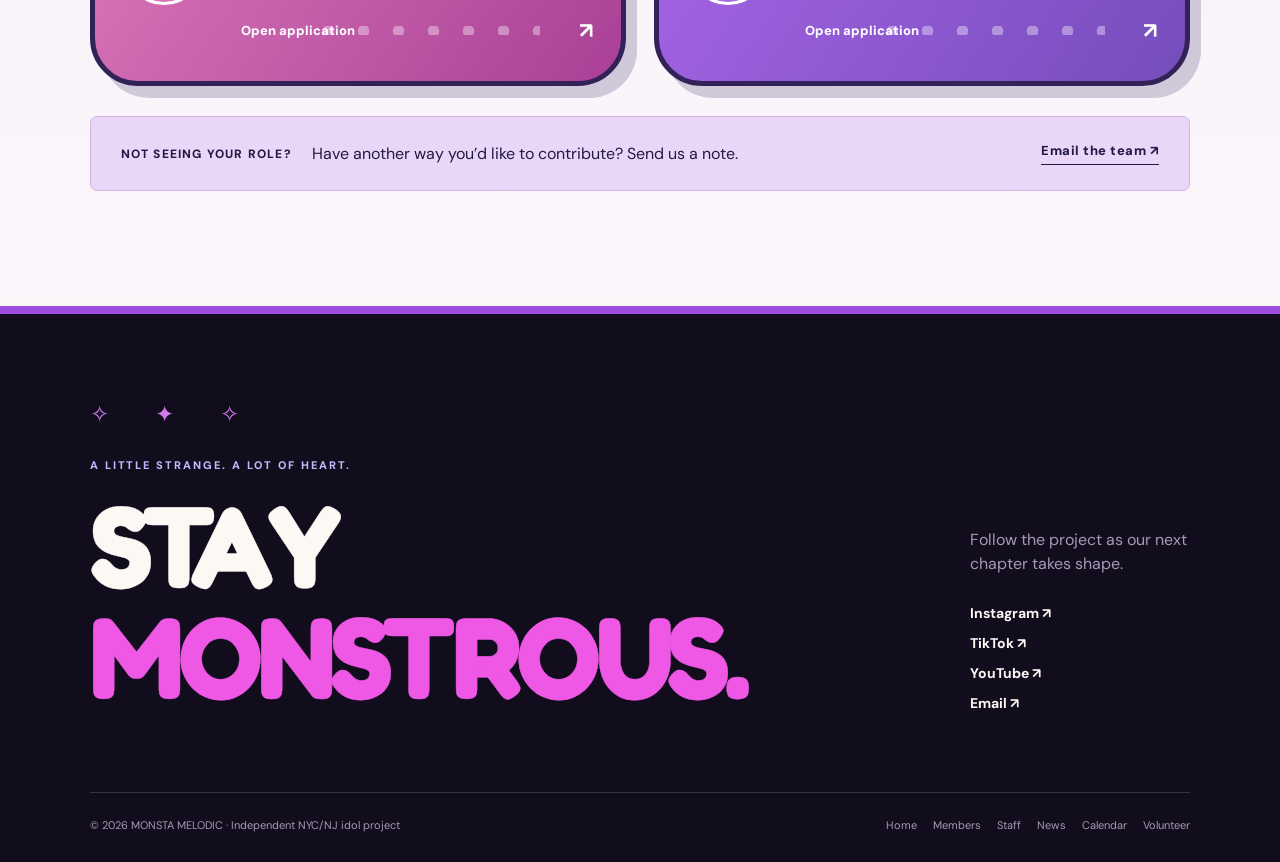
==== commit 61cdd24a: "Add files via upload" ====
--- a/applications.html
+++ b/applications.html
@@ -1,5 +1,5 @@
 <!doctype html>
-<html lang="en"><head><meta charset="utf-8"><meta name="viewport" content="width=device-width, initial-scale=1"><meta name="theme-color" content="#271c50"><meta name="description" content="Volunteer opportunities with Monsta Melodic."><title>Volunteer · Monsta Melodic</title><link rel="icon" href="Logo.png"><link rel="preconnect" href="https://fonts.googleapis.com"><link rel="preconnect" href="https://fonts.gstatic.com" crossorigin><link href="https://fonts.googleapis.com/css2?family=Baloo+2:wght@600;700;800&family=DM+Sans:wght@400;500;600;700;800&family=Space+Grotesk:wght@400;500;600;700&display=swap" rel="stylesheet"><link rel="stylesheet" href="styles.css?v=20260925c"></head>
+<html lang="en"><head><meta charset="utf-8"><meta name="viewport" content="width=device-width, initial-scale=1"><meta name="theme-color" content="#271c50"><meta name="description" content="Volunteer opportunities with Monsta Melodic."><title>Volunteer · Monsta Melodic</title><link rel="icon" href="Logo.png"><link rel="preconnect" href="https://fonts.googleapis.com"><link rel="preconnect" href="https://fonts.gstatic.com" crossorigin><link href="https://fonts.googleapis.com/css2?family=Baloo+2:wght@600;700;800&family=DM+Sans:wght@400;500;600;700;800&family=Fredoka:wght@500;600;700&family=Space+Grotesk:wght@400;500;600;700&display=swap" rel="stylesheet"><link rel="stylesheet" href="styles.css?v=20260927d"></head>
 <body><a class="skip-link" href="#main">Skip to content</a><div class="site-wrap">
 <header class="site-header"><a class="brand" href="index.html" aria-label="Monsta Melodic home"><img src="Logo.png" alt=""><span>MONSTA<span>MELODIC</span></span></a><button class="menu-toggle" type="button" aria-label="Open menu" aria-expanded="false" aria-controls="site-nav"><span></span><span></span></button><nav id="site-nav" aria-label="Main navigation"><a href="index.html">Home</a><a href="members.html">Members</a><a href="staff.html">Staff</a><a href="news.html">News</a><a href="calendar.html">Calendar</a><a href="applications.html" aria-current="page">Volunteer</a></nav><a class="header-social" href="https://www.instagram.com/monstamelodic/" target="_blank" rel="noopener" aria-label="Monsta Melodic Instagram">IG ↗</a></header>
 <main id="main"><section class="page-hero volunteer-hero"><div><span class="eyebrow">OPEN VOLUNTEER OPPORTUNITIES</span><h1>JOIN THE<br><em>KAIJU CREW.</em></h1><p>Help make Monsta Melodic happen behind the scenes. Explore the roles below and apply through their forms.</p></div><div class="hero-sticker" aria-hidden="true">✦<small>JOIN US</small></div></section><section class="section roles-section"><div class="section-head"><div><span class="eyebrow">OPEN CALL / VOLUNTEER</span><h2>FIND YOUR <em>ROLE.</em></h2></div><p>These positions are volunteer roles. Choose the one that fits your interests.</p></div><div class="roles-grid"><a class="role-card" href="https://docs.google.com/forms/d/1IceMpWYkUs8SZ6bjBze1SsohrTrFlNnRcvxYy-Yv7Gw/viewform" target="_blank" rel="noopener"><span class="role-icon">♫</span><span class="role-category">Production · Volunteer</span><h3>Music Producer</h3><span class="role-action">Open application <b>↗</b></span></a><a class="role-card" href="https://docs.google.com/forms/d/1RxsWtjAY0c4S9yP_oIpiGCYEMlYN1Bv9wDkHzu8iAoE/viewform" target="_blank" rel="noopener"><span class="role-icon">▶</span><span class="role-category">Production · Volunteer</span><h3>Video Editor</h3><span class="role-action">Open application <b>↗</b></span></a><a class="role-card" href="https://docs.google.com/forms/d/1wU5ks7h61Smw3ZdH3pMjeIJVtUn4CT9JGE6TlIA6gtY/viewform" target="_blank" rel="noopener"><span class="role-icon">#</span><span class="role-category">Community · Volunteer</span><h3>Social Media Manager</h3><span class="role-action">Open application <b>↗</b></span></a><a class="role-card" href="https://docs.google.com/forms/d/1HodHElNHW5OT1MGS8GGJ7zpMOv8H83_oZiBd5FU2KlY/viewform" target="_blank" rel="noopener"><span class="role-icon">✦</span><span class="role-category">Creative · Volunteer</span><h3>Graphic Designer</h3><span class="role-action">Open application <b>↗</b></span></a><a class="role-card" href="https://docs.google.com/forms/d/1ALvHOFIKEdGMhJ9gq1WKwCSiYLwKbK2a4ao9rkmWrbQ/viewform" target="_blank" rel="noopener"><span class="role-icon">✦</span><span class="role-category">Management · Volunteer</span><h3>Idol Manager</h3><span class="role-action">Open application <b>↗</b></span></a><a class="role-card" href="https://docs.google.com/forms/d/1BvLj__7aZm7V9decrvLZa2ptNDeFCGbeIKmhq_zHGv4/viewform" target="_blank" rel="noopener"><span class="role-icon">♬</span><span class="role-category">Creative · Volunteer</span><h3>Choreographer</h3><span class="role-action">Open application <b>↗</b></span></a></div><div class="note-box"><span>NOT SEEING YOUR ROLE?</span><p>Have another way you’d like to contribute? Send us a note.</p><a class="text-link" href="mailto:monstamelodic@gmail.com">Email the team ↗</a></div></section></main>
--- a/styles.css
+++ b/styles.css
@@ -59,3 +59,34 @@
 .staff-avatar{border:6px solid white;box-shadow:0 0 0 3px #342354,6px 7px 0 #3a255d33}
 .staff-avatar span{font-family:'Baloo 2';font-size:77px}.news-tile{position:relative;border:2px solid #ad72d4;background:linear-gradient(145deg,#47285e,#2b1d48)}.news-tile:nth-child(even){background:linear-gradient(145deg,#7d3c9d,#3e225f)}
 .archive-item{position:relative;overflow:hidden}.archive-item:before{content:"✧";position:absolute;font-size:150px;right:2%;top:-80%;color:#b179e21c;pointer-events:none}.archive-item:hover{border-color:#ad5ed9}.calendar-frame{box-shadow:9px 10px 0 #c074df;position:relative}
+
+/* Rounder display typography across the entire site. */
+h1,h2,h3,.feature-card strong,.social-card strong,.brand,.bio-quote,.staff-nameplate,.loader-core p,.discord-panel h2{
+  font-family:'Fredoka','Baloo 2',sans-serif;
+  letter-spacing:-.035em;
+}
+h1,h2,h3,.feature-card strong{-webkit-text-stroke:.45px currentColor;text-shadow:0 2px 0 #170d2929}
+.hero-title{font-size:clamp(56px,7vw,116px)!important;line-height:.98;max-width:680px;letter-spacing:-.05em;margin:29px 0 30px}
+.hero-title span{display:block;width:max-content;max-width:100%;color:#f681e9;animation:monstaColor 8s ease-in-out infinite;-webkit-text-stroke:1px #24163d;text-shadow:2px 3px 0 #21123e,0 0 20px #ee7ff755}
+.hero-title span:last-child{animation-delay:-4s}
+@keyframes monstaColor{0%,100%{color:#f681e9}33%{color:#b6f7b8}66%{color:#d1b7ff}}
+/* Each of the two identical runs is wider than a desktop viewport. */
+.marquee{transform:rotate(-1deg);font:700 15px 'Fredoka','Baloo 2',sans-serif;letter-spacing:.09em}
+.marquee-track{display:flex;width:max-content;animation:marquee 40s linear infinite;will-change:transform}
+.marquee-track span{display:block;flex:none;white-space:nowrap;padding-right:1.25em}
+@keyframes marquee{to{transform:translateX(-50%)}}
+/* One tile has matching left and right edge profiles for a continuous drip. */
+.split-intro,.roster-section,.staff-section,.news-section,.roles-section,.calendar-section{position:relative;padding-top:clamp(135px,10vw,165px)}
+.split-intro:before,.roster-section:before,.staff-section:before,.news-section:before,.roles-section:before,.calendar-section:before{
+  content:"";position:absolute;top:0;left:0;right:0;height:118px;
+  background:url('slime-drip.svg') left top/600px 118px repeat-x;
+  pointer-events:none;z-index:1;
+}
+@media(max-width:620px){
+  .hero-title{font-size:clamp(51px,12vw,76px)!important}
+  .split-intro,.roster-section,.staff-section,.news-section,.roles-section,.calendar-section{padding-top:130px}
+  .marquee{font-size:13px}
+}
+@media(prefers-reduced-motion:reduce){.hero-title span{animation:none!important}.marquee-track{animation:none!important}}
+
+.member-meta h3,.staff-content h3,.role-card h3{font-family:'Fredoka','Baloo 2',sans-serif;letter-spacing:-.025em}
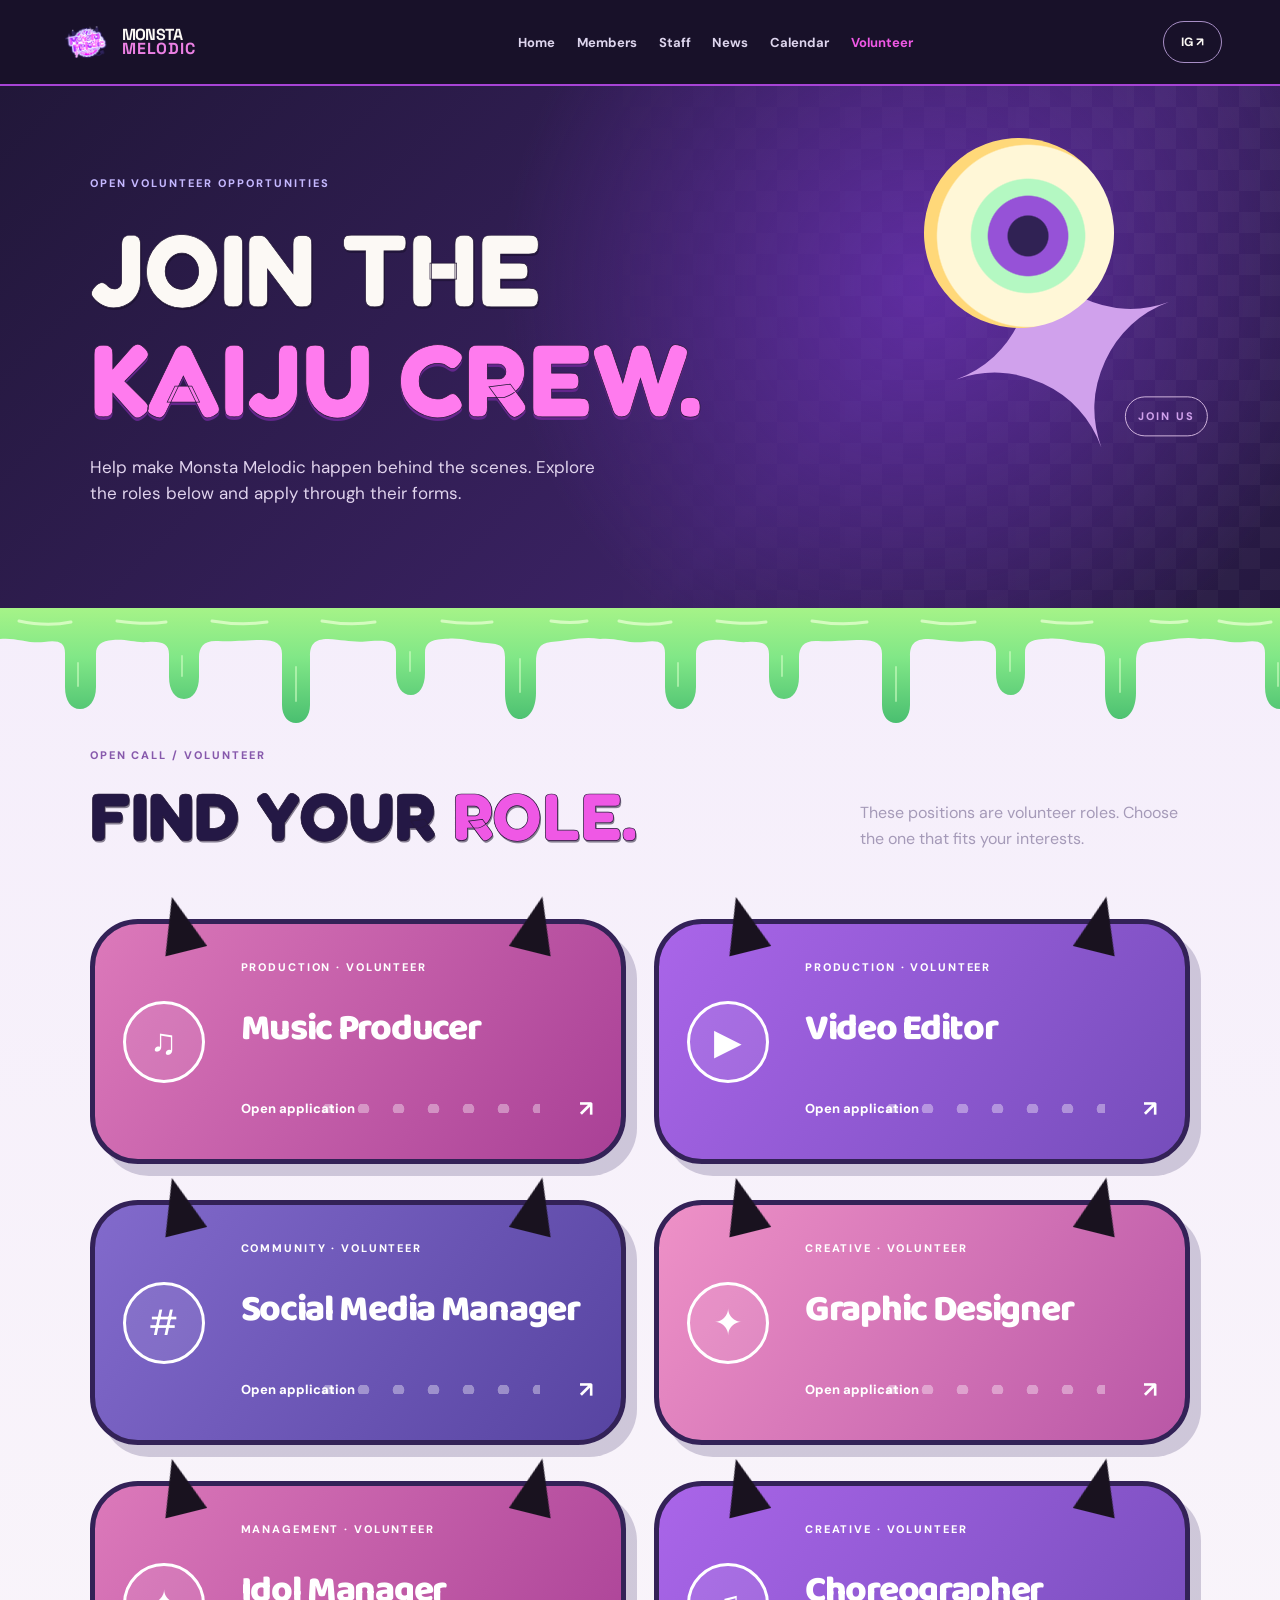
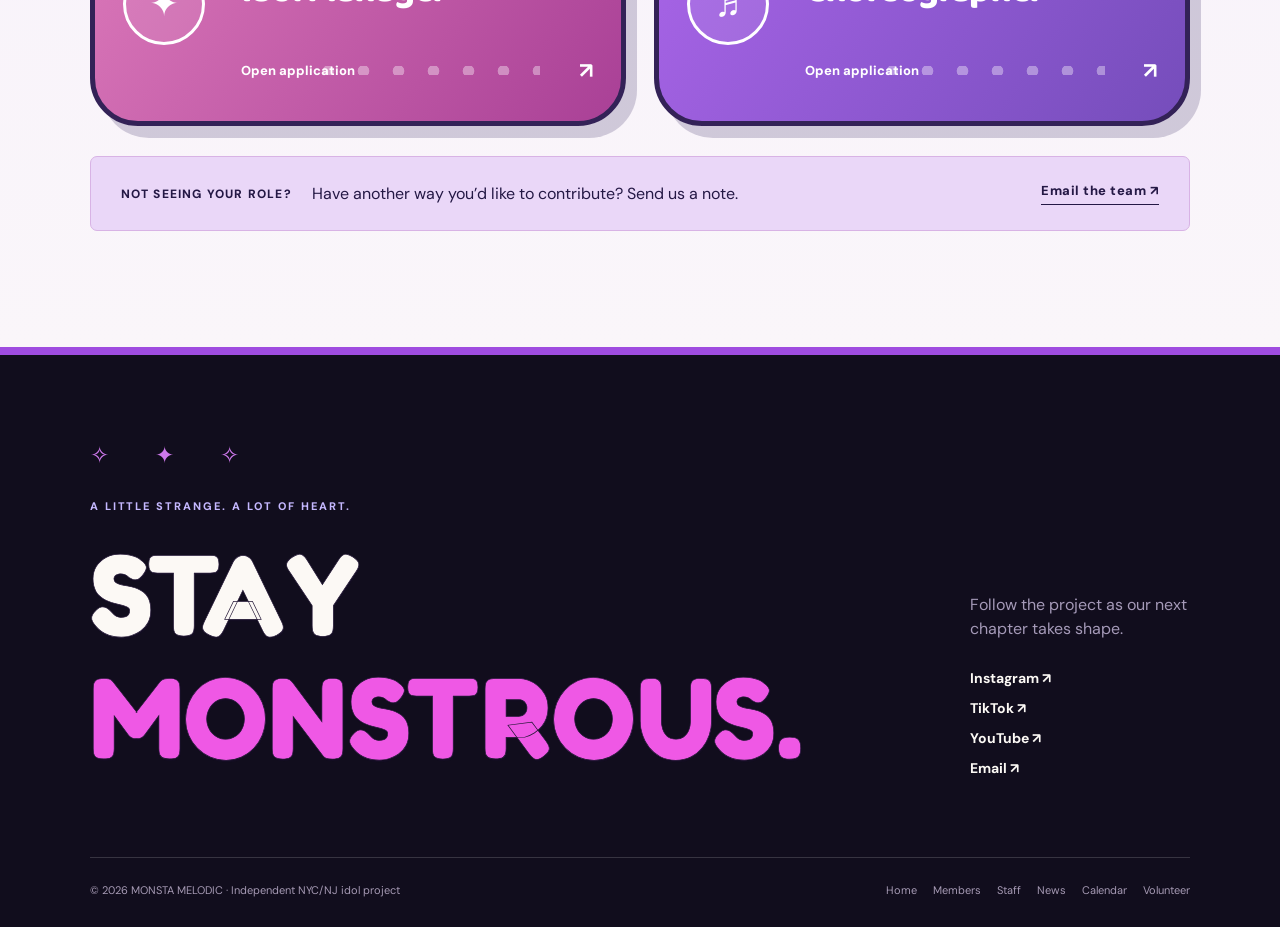
==== commit da4dcc89: "Add files via upload" ====
--- a/applications.html
+++ b/applications.html
@@ -1,5 +1,5 @@
 <!doctype html>
-<html lang="en"><head><meta charset="utf-8"><meta name="viewport" content="width=device-width, initial-scale=1"><meta name="theme-color" content="#271c50"><meta name="description" content="Volunteer opportunities with Monsta Melodic."><title>Volunteer · Monsta Melodic</title><link rel="icon" href="Logo.png"><link rel="preconnect" href="https://fonts.googleapis.com"><link rel="preconnect" href="https://fonts.gstatic.com" crossorigin><link href="https://fonts.googleapis.com/css2?family=Baloo+2:wght@600;700;800&family=DM+Sans:wght@400;500;600;700;800&family=Fredoka:wght@500;600;700&family=Space+Grotesk:wght@400;500;600;700&display=swap" rel="stylesheet"><link rel="stylesheet" href="styles.css?v=20260927d"></head>
+<html lang="en"><head><meta charset="utf-8"><meta name="viewport" content="width=device-width, initial-scale=1"><meta name="theme-color" content="#271c50"><meta name="description" content="Volunteer opportunities with Monsta Melodic."><title>Volunteer · Monsta Melodic</title><link rel="icon" href="Logo.png"><link rel="preconnect" href="https://fonts.googleapis.com"><link rel="preconnect" href="https://fonts.gstatic.com" crossorigin><link href="https://fonts.googleapis.com/css2?family=Baloo+2:wght@600;700;800&family=DM+Sans:wght@400;500;600;700;800&family=Fredoka:wght@500;600;700&family=Space+Grotesk:wght@400;500;600;700&display=swap" rel="stylesheet"><link rel="stylesheet" href="styles.css?v=20260927e"></head>
 <body><a class="skip-link" href="#main">Skip to content</a><div class="site-wrap">
 <header class="site-header"><a class="brand" href="index.html" aria-label="Monsta Melodic home"><img src="Logo.png" alt=""><span>MONSTA<span>MELODIC</span></span></a><button class="menu-toggle" type="button" aria-label="Open menu" aria-expanded="false" aria-controls="site-nav"><span></span><span></span></button><nav id="site-nav" aria-label="Main navigation"><a href="index.html">Home</a><a href="members.html">Members</a><a href="staff.html">Staff</a><a href="news.html">News</a><a href="calendar.html">Calendar</a><a href="applications.html" aria-current="page">Volunteer</a></nav><a class="header-social" href="https://www.instagram.com/monstamelodic/" target="_blank" rel="noopener" aria-label="Monsta Melodic Instagram">IG ↗</a></header>
 <main id="main"><section class="page-hero volunteer-hero"><div><span class="eyebrow">OPEN VOLUNTEER OPPORTUNITIES</span><h1>JOIN THE<br><em>KAIJU CREW.</em></h1><p>Help make Monsta Melodic happen behind the scenes. Explore the roles below and apply through their forms.</p></div><div class="hero-sticker" aria-hidden="true">✦<small>JOIN US</small></div></section><section class="section roles-section"><div class="section-head"><div><span class="eyebrow">OPEN CALL / VOLUNTEER</span><h2>FIND YOUR <em>ROLE.</em></h2></div><p>These positions are volunteer roles. Choose the one that fits your interests.</p></div><div class="roles-grid"><a class="role-card" href="https://docs.google.com/forms/d/1IceMpWYkUs8SZ6bjBze1SsohrTrFlNnRcvxYy-Yv7Gw/viewform" target="_blank" rel="noopener"><span class="role-icon">♫</span><span class="role-category">Production · Volunteer</span><h3>Music Producer</h3><span class="role-action">Open application <b>↗</b></span></a><a class="role-card" href="https://docs.google.com/forms/d/1RxsWtjAY0c4S9yP_oIpiGCYEMlYN1Bv9wDkHzu8iAoE/viewform" target="_blank" rel="noopener"><span class="role-icon">▶</span><span class="role-category">Production · Volunteer</span><h3>Video Editor</h3><span class="role-action">Open application <b>↗</b></span></a><a class="role-card" href="https://docs.google.com/forms/d/1wU5ks7h61Smw3ZdH3pMjeIJVtUn4CT9JGE6TlIA6gtY/viewform" target="_blank" rel="noopener"><span class="role-icon">#</span><span class="role-category">Community · Volunteer</span><h3>Social Media Manager</h3><span class="role-action">Open application <b>↗</b></span></a><a class="role-card" href="https://docs.google.com/forms/d/1HodHElNHW5OT1MGS8GGJ7zpMOv8H83_oZiBd5FU2KlY/viewform" target="_blank" rel="noopener"><span class="role-icon">✦</span><span class="role-category">Creative · Volunteer</span><h3>Graphic Designer</h3><span class="role-action">Open application <b>↗</b></span></a><a class="role-card" href="https://docs.google.com/forms/d/1ALvHOFIKEdGMhJ9gq1WKwCSiYLwKbK2a4ao9rkmWrbQ/viewform" target="_blank" rel="noopener"><span class="role-icon">✦</span><span class="role-category">Management · Volunteer</span><h3>Idol Manager</h3><span class="role-action">Open application <b>↗</b></span></a><a class="role-card" href="https://docs.google.com/forms/d/1BvLj__7aZm7V9decrvLZa2ptNDeFCGbeIKmhq_zHGv4/viewform" target="_blank" rel="noopener"><span class="role-icon">♬</span><span class="role-category">Creative · Volunteer</span><h3>Choreographer</h3><span class="role-action">Open application <b>↗</b></span></a></div><div class="note-box"><span>NOT SEEING YOUR ROLE?</span><p>Have another way you’d like to contribute? Send us a note.</p><a class="text-link" href="mailto:monstamelodic@gmail.com">Email the team ↗</a></div></section></main>
--- a/styles.css
+++ b/styles.css
@@ -90,3 +90,27 @@
 @media(prefers-reduced-motion:reduce){.hero-title span{animation:none!important}.marquee-track{animation:none!important}}
 
 .member-meta h3,.staff-content h3,.role-card h3{font-family:'Fredoka','Baloo 2',sans-serif;letter-spacing:-.025em}
+
+/* Display type belongs on section headings; cards and utility copy keep their original fonts. */
+h1,h2{font-family:'Fredoka','Baloo 2',sans-serif;letter-spacing:.015em;-webkit-text-stroke:.7px #251938;text-shadow:1px 2px 0 #150e2780}
+h3{font-family:'Space Grotesk',sans-serif;letter-spacing:-.035em;-webkit-text-stroke:0;text-shadow:none}
+.feature-card strong{font-family:'Space Grotesk',sans-serif;letter-spacing:-.08em;-webkit-text-stroke:0;text-shadow:none}
+.social-card strong,.member-meta h3,.staff-content h3,.role-card h3,.discord-panel h2{font-family:'Baloo 2',sans-serif;letter-spacing:-.035em;-webkit-text-stroke:0;text-shadow:none}
+.brand,.bio-quote,.staff-nameplate,.loader-core p{font-family:'Space Grotesk',sans-serif}
+.news-tile h3,.archive-item h3{font-family:'Space Grotesk',sans-serif;letter-spacing:-.045em;-webkit-text-stroke:0;text-shadow:none}
+.hero-title{letter-spacing:.02em;line-height:1.08}
+.hero-title span{width:auto;letter-spacing:.02em;-webkit-text-stroke:.75px #211333;text-shadow:1px 3px 0 #21123e}
+.page-hero h1,.section h2,.site-footer h2{line-height:1.07}
+/* The old shine sheet was visible even while idle, and competed with card horns. */
+.feature-card:after,.news-tile:after,.social-card:after{display:none}
+.role-card:before,.role-card:after{
+  display:block;inset:auto;top:-28px;bottom:auto;
+  width:43px;height:56px;background:#19121f;
+  clip-path:polygon(48% 0,100% 100%,0 100%);
+  filter:none;transition:transform .25s ease;
+}
+.role-card:before{left:12%;right:auto;transform:rotate(-14deg)}
+.role-card:after{left:auto;right:12%;transform:rotate(14deg)}
+.role-card:hover:before{transform:rotate(-20deg) translateY(-4px)}
+.role-card:hover:after{left:auto;transform:rotate(20deg) translateY(-4px)}
+@media(max-width:620px){.hero-title{letter-spacing:.01em}.role-card:before,.role-card:after{top:-23px;width:32px;height:45px}}
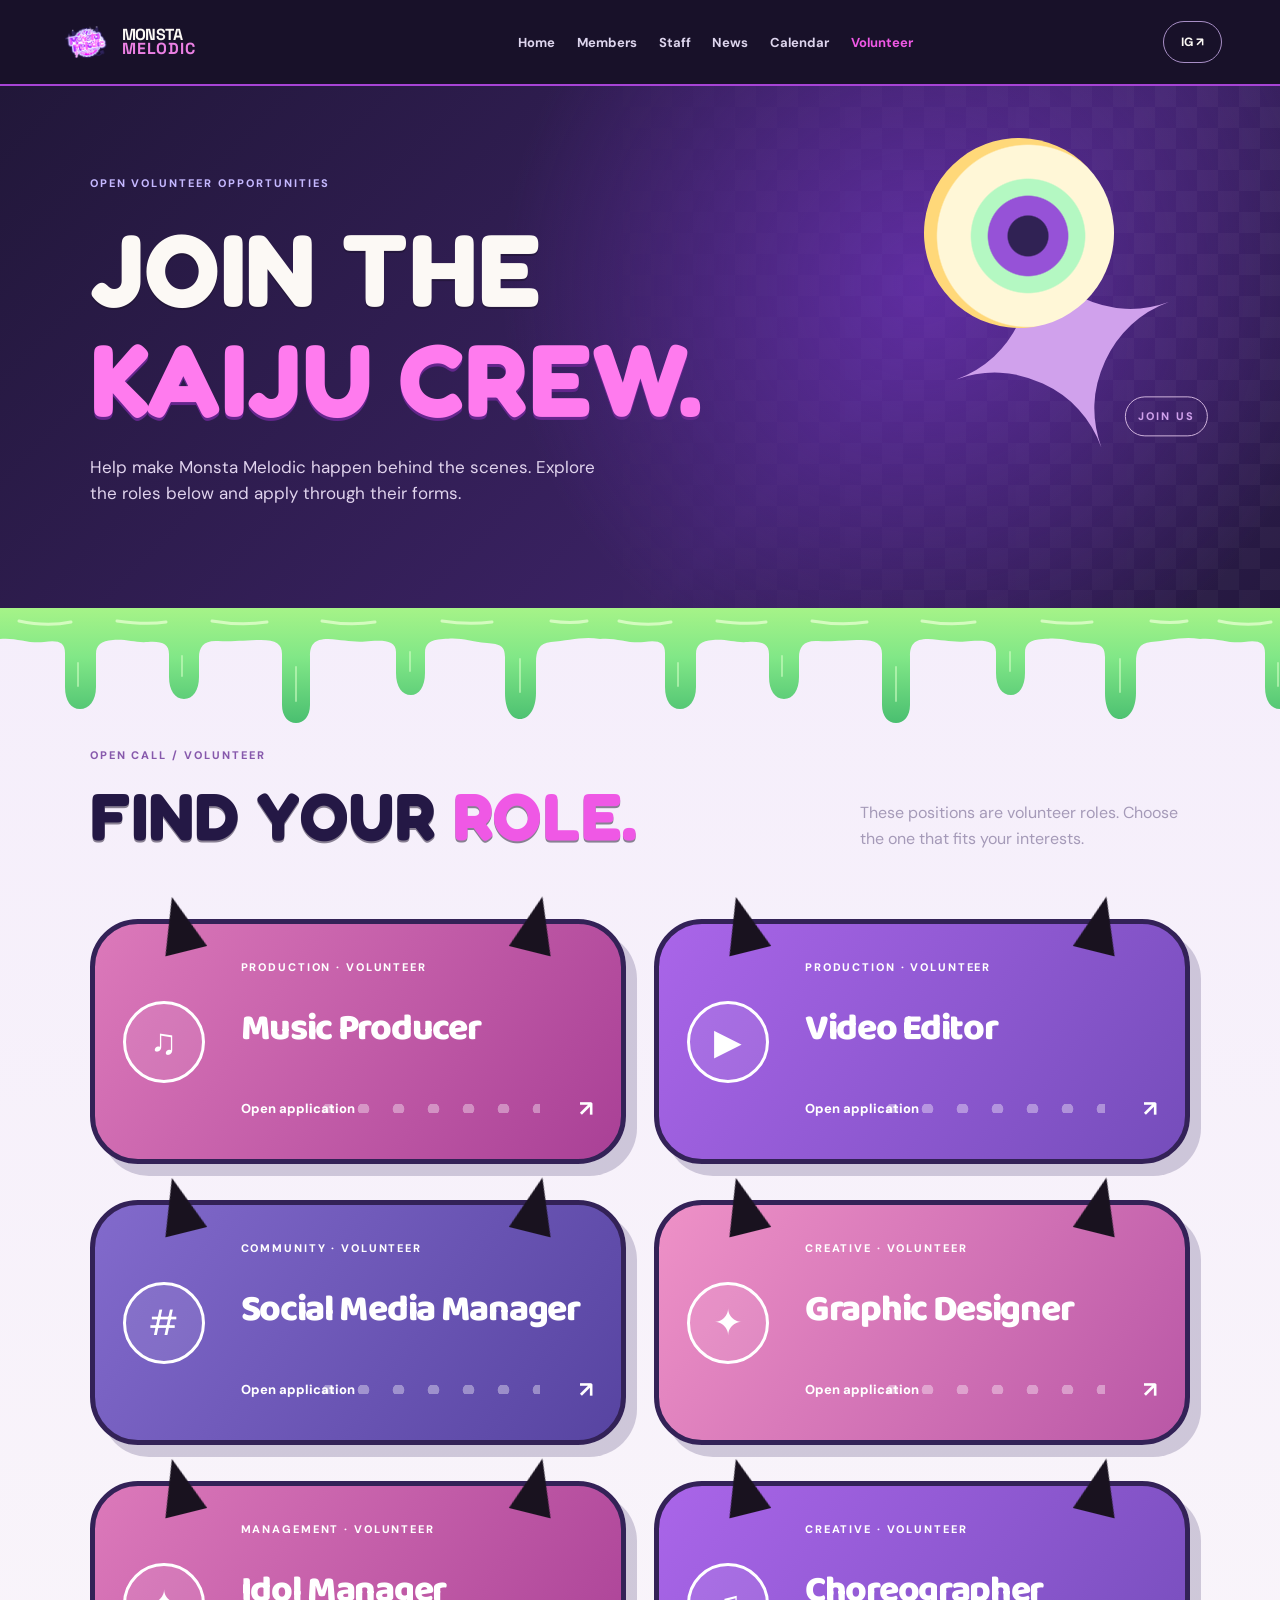
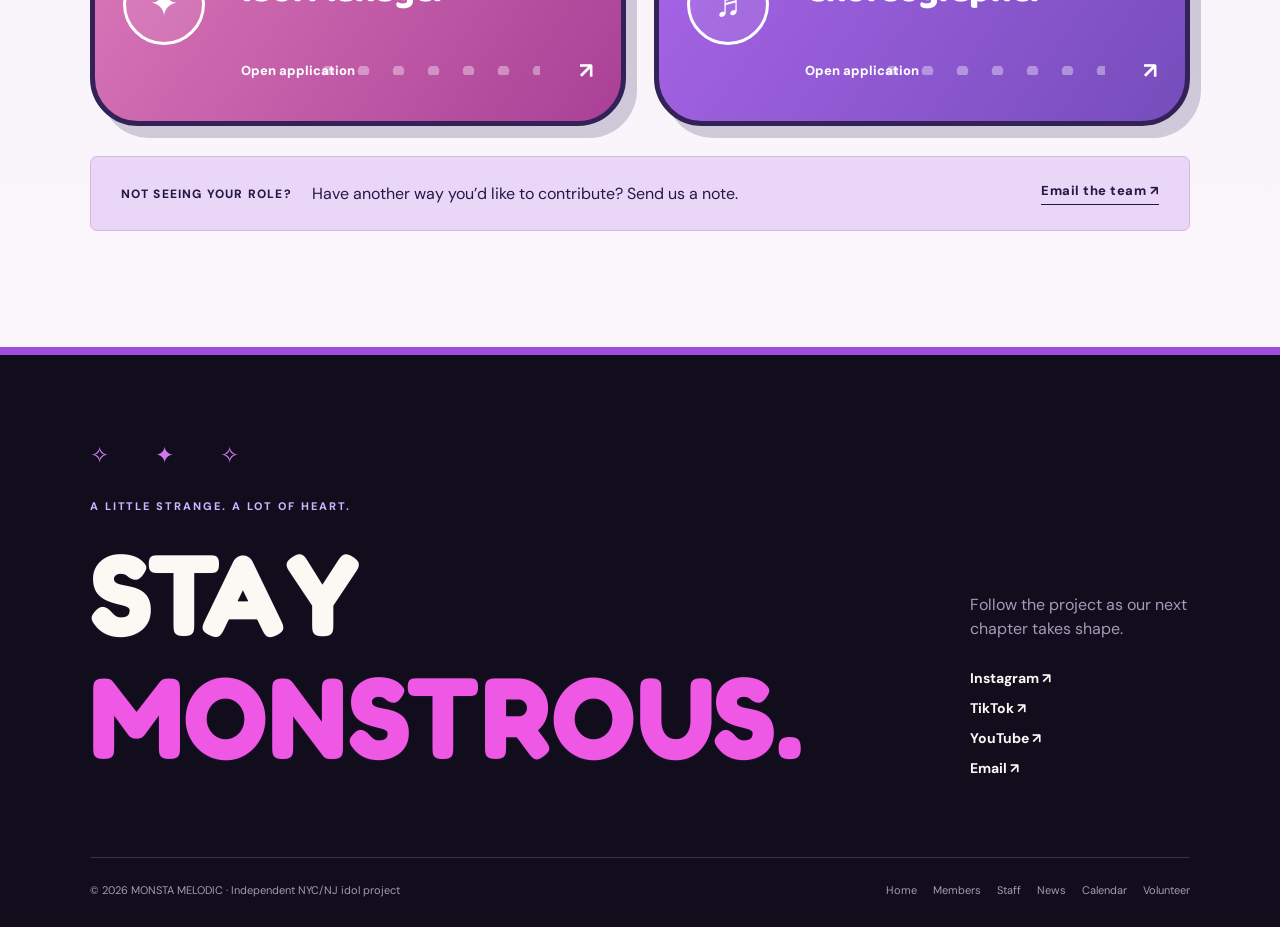
==== commit 31e5d9e4: "Add files via upload" ====
--- a/applications.html
+++ b/applications.html
@@ -1,6 +1,6 @@
 <!doctype html>
-<html lang="en"><head><meta charset="utf-8"><meta name="viewport" content="width=device-width, initial-scale=1"><meta name="theme-color" content="#271c50"><meta name="description" content="Volunteer opportunities with Monsta Melodic."><title>Volunteer · Monsta Melodic</title><link rel="icon" href="Logo.png"><link rel="preconnect" href="https://fonts.googleapis.com"><link rel="preconnect" href="https://fonts.gstatic.com" crossorigin><link href="https://fonts.googleapis.com/css2?family=Baloo+2:wght@600;700;800&family=DM+Sans:wght@400;500;600;700;800&family=Fredoka:wght@500;600;700&family=Space+Grotesk:wght@400;500;600;700&display=swap" rel="stylesheet"><link rel="stylesheet" href="styles.css?v=20260927e"></head>
+<html lang="en"><head><meta charset="utf-8"><meta name="viewport" content="width=device-width, initial-scale=1"><meta name="theme-color" content="#271c50"><meta name="description" content="Volunteer opportunities with Monsta Melodic."><title>Volunteer · Monsta Melodic</title><link rel="icon" href="Logo.png"><link rel="preconnect" href="https://fonts.googleapis.com"><link rel="preconnect" href="https://fonts.gstatic.com" crossorigin><link href="https://fonts.googleapis.com/css2?family=Baloo+2:wght@600;700;800&family=DM+Sans:wght@400;500;600;700;800&family=Fredoka:wght@500;600;700&family=Space+Grotesk:wght@400;500;600;700&display=swap" rel="stylesheet"><link rel="stylesheet" href="styles.css?v=20260927f"></head>
 <body><a class="skip-link" href="#main">Skip to content</a><div class="site-wrap">
 <header class="site-header"><a class="brand" href="index.html" aria-label="Monsta Melodic home"><img src="Logo.png" alt=""><span>MONSTA<span>MELODIC</span></span></a><button class="menu-toggle" type="button" aria-label="Open menu" aria-expanded="false" aria-controls="site-nav"><span></span><span></span></button><nav id="site-nav" aria-label="Main navigation"><a href="index.html">Home</a><a href="members.html">Members</a><a href="staff.html">Staff</a><a href="news.html">News</a><a href="calendar.html">Calendar</a><a href="applications.html" aria-current="page">Volunteer</a></nav><a class="header-social" href="https://www.instagram.com/monstamelodic/" target="_blank" rel="noopener" aria-label="Monsta Melodic Instagram">IG ↗</a></header>
-<main id="main"><section class="page-hero volunteer-hero"><div><span class="eyebrow">OPEN VOLUNTEER OPPORTUNITIES</span><h1>JOIN THE<br><em>KAIJU CREW.</em></h1><p>Help make Monsta Melodic happen behind the scenes. Explore the roles below and apply through their forms.</p></div><div class="hero-sticker" aria-hidden="true">✦<small>JOIN US</small></div></section><section class="section roles-section"><div class="section-head"><div><span class="eyebrow">OPEN CALL / VOLUNTEER</span><h2>FIND YOUR <em>ROLE.</em></h2></div><p>These positions are volunteer roles. Choose the one that fits your interests.</p></div><div class="roles-grid"><a class="role-card" href="https://docs.google.com/forms/d/1IceMpWYkUs8SZ6bjBze1SsohrTrFlNnRcvxYy-Yv7Gw/viewform" target="_blank" rel="noopener"><span class="role-icon">♫</span><span class="role-category">Production · Volunteer</span><h3>Music Producer</h3><span class="role-action">Open application <b>↗</b></span></a><a class="role-card" href="https://docs.google.com/forms/d/1RxsWtjAY0c4S9yP_oIpiGCYEMlYN1Bv9wDkHzu8iAoE/viewform" target="_blank" rel="noopener"><span class="role-icon">▶</span><span class="role-category">Production · Volunteer</span><h3>Video Editor</h3><span class="role-action">Open application <b>↗</b></span></a><a class="role-card" href="https://docs.google.com/forms/d/1wU5ks7h61Smw3ZdH3pMjeIJVtUn4CT9JGE6TlIA6gtY/viewform" target="_blank" rel="noopener"><span class="role-icon">#</span><span class="role-category">Community · Volunteer</span><h3>Social Media Manager</h3><span class="role-action">Open application <b>↗</b></span></a><a class="role-card" href="https://docs.google.com/forms/d/1HodHElNHW5OT1MGS8GGJ7zpMOv8H83_oZiBd5FU2KlY/viewform" target="_blank" rel="noopener"><span class="role-icon">✦</span><span class="role-category">Creative · Volunteer</span><h3>Graphic Designer</h3><span class="role-action">Open application <b>↗</b></span></a><a class="role-card" href="https://docs.google.com/forms/d/1ALvHOFIKEdGMhJ9gq1WKwCSiYLwKbK2a4ao9rkmWrbQ/viewform" target="_blank" rel="noopener"><span class="role-icon">✦</span><span class="role-category">Management · Volunteer</span><h3>Idol Manager</h3><span class="role-action">Open application <b>↗</b></span></a><a class="role-card" href="https://docs.google.com/forms/d/1BvLj__7aZm7V9decrvLZa2ptNDeFCGbeIKmhq_zHGv4/viewform" target="_blank" rel="noopener"><span class="role-icon">♬</span><span class="role-category">Creative · Volunteer</span><h3>Choreographer</h3><span class="role-action">Open application <b>↗</b></span></a></div><div class="note-box"><span>NOT SEEING YOUR ROLE?</span><p>Have another way you’d like to contribute? Send us a note.</p><a class="text-link" href="mailto:monstamelodic@gmail.com">Email the team ↗</a></div></section></main>
+<main id="main"><section class="page-hero volunteer-hero"><div><span class="eyebrow">OPEN VOLUNTEER OPPORTUNITIES</span><h1>JOIN THE<br><em>KAIJU CREW.</em></h1><p>Help make Monsta Melodic happen behind the scenes. Explore the roles below and apply through their forms.</p></div><div class="hero-sticker" aria-hidden="true">✦<small>JOIN US</small></div></section><section class="section roles-section"><div class="section-head"><div><span class="eyebrow">OPEN CALL / VOLUNTEER</span><h2>FIND YOUR <em>ROLE.</em></h2></div><p>These positions are volunteer roles. Choose the one that fits your interests.</p></div><div class="roles-grid"><a class="role-card" href="https://docs.google.com/forms/d/1IceMpWYkUs8SZ6bjBze1SsohrTrFlNnRcvxYy-Yv7Gw/viewform" target="_blank" rel="noopener"><span class="card-sheen" aria-hidden="true"></span><span class="role-icon">♫</span><span class="role-category">Production · Volunteer</span><h3>Music Producer</h3><span class="role-action">Open application <b>↗</b></span></a><a class="role-card" href="https://docs.google.com/forms/d/1RxsWtjAY0c4S9yP_oIpiGCYEMlYN1Bv9wDkHzu8iAoE/viewform" target="_blank" rel="noopener"><span class="card-sheen" aria-hidden="true"></span><span class="role-icon">▶</span><span class="role-category">Production · Volunteer</span><h3>Video Editor</h3><span class="role-action">Open application <b>↗</b></span></a><a class="role-card" href="https://docs.google.com/forms/d/1wU5ks7h61Smw3ZdH3pMjeIJVtUn4CT9JGE6TlIA6gtY/viewform" target="_blank" rel="noopener"><span class="card-sheen" aria-hidden="true"></span><span class="role-icon">#</span><span class="role-category">Community · Volunteer</span><h3>Social Media Manager</h3><span class="role-action">Open application <b>↗</b></span></a><a class="role-card" href="https://docs.google.com/forms/d/1HodHElNHW5OT1MGS8GGJ7zpMOv8H83_oZiBd5FU2KlY/viewform" target="_blank" rel="noopener"><span class="card-sheen" aria-hidden="true"></span><span class="role-icon">✦</span><span class="role-category">Creative · Volunteer</span><h3>Graphic Designer</h3><span class="role-action">Open application <b>↗</b></span></a><a class="role-card" href="https://docs.google.com/forms/d/1ALvHOFIKEdGMhJ9gq1WKwCSiYLwKbK2a4ao9rkmWrbQ/viewform" target="_blank" rel="noopener"><span class="card-sheen" aria-hidden="true"></span><span class="role-icon">✦</span><span class="role-category">Management · Volunteer</span><h3>Idol Manager</h3><span class="role-action">Open application <b>↗</b></span></a><a class="role-card" href="https://docs.google.com/forms/d/1BvLj__7aZm7V9decrvLZa2ptNDeFCGbeIKmhq_zHGv4/viewform" target="_blank" rel="noopener"><span class="card-sheen" aria-hidden="true"></span><span class="role-icon">♬</span><span class="role-category">Creative · Volunteer</span><h3>Choreographer</h3><span class="role-action">Open application <b>↗</b></span></a></div><div class="note-box"><span>NOT SEEING YOUR ROLE?</span><p>Have another way you’d like to contribute? Send us a note.</p><a class="text-link" href="mailto:monstamelodic@gmail.com">Email the team ↗</a></div></section></main>
 <footer class="site-footer"><div class="footer-lead"><div><span class="eyebrow">A little strange. A lot of heart.</span><h2>STAY<br><em>MONSTROUS.</em></h2></div><div class="footer-connect"><p>Follow the project as our next chapter takes shape.</p><a href="https://www.instagram.com/monstamelodic/" target="_blank" rel="noopener">Instagram ↗</a><a href="https://www.tiktok.com/@monstamelodic" target="_blank" rel="noopener">TikTok ↗</a><a href="https://www.youtube.com/channel/UCwxbz_F4ipwJG1VYpBXucgw?themeRefresh=1" target="_blank" rel="noopener">YouTube ↗</a><a href="mailto:monstamelodic@gmail.com">Email ↗</a></div></div><div class="footer-bottom"><span>© 2026 MONSTA MELODIC · Independent NYC/NJ idol project</span><nav aria-label="Footer navigation"><a href="index.html">Home</a><a href="members.html">Members</a><a href="staff.html">Staff</a><a href="news.html">News</a><a href="calendar.html">Calendar</a><a href="applications.html">Volunteer</a></nav></div></footer></div><script src="script.js?v=20260925c" defer></script></body></html>
--- a/styles.css
+++ b/styles.css
@@ -114,3 +114,24 @@
 .role-card:hover:before{transform:rotate(-20deg) translateY(-4px)}
 .role-card:hover:after{left:auto;transform:rotate(20deg) translateY(-4px)}
 @media(max-width:620px){.hero-title{letter-spacing:.01em}.role-card:before,.role-card:after{top:-23px;width:32px;height:45px}}
+
+/* The browser's font stroke produced sharp artifacts inside rounded letters. */
+h1,h2,h3,.hero-title span,.feature-card strong,.social-card strong,.role-card h3,.news-tile h3,.archive-item h3{-webkit-text-stroke:0!important}
+h1,h2,.hero-title span{text-shadow:0 2px 0 #1b112c80}
+/* Shine lives inside each card/button and stays completely out of the page background. */
+.button{position:relative;overflow:hidden;isolation:isolate}
+.button::after,.feature-card::after,.news-tile::after,.social-card::after,.card-sheen::after{
+  content:"";display:block;position:absolute;top:-40%;bottom:-40%;left:0;width:28%;height:auto;
+  background:linear-gradient(90deg,transparent,rgba(255,255,255,.36),transparent);
+  transform:translateX(-250%) rotate(18deg);opacity:0;pointer-events:none;
+  transition:transform .65s ease,opacity .15s ease;
+}
+.button:hover::after,.button:focus-visible::after,.feature-card:hover::after,.feature-card:focus-visible::after,.news-tile:hover::after,.news-tile:focus-visible::after,.social-card:hover::after,.social-card:focus-visible::after,.role-card:hover .card-sheen::after,.role-card:focus-visible .card-sheen::after{
+  transform:translateX(650%) rotate(18deg);opacity:1;
+}
+.card-sheen{position:absolute;inset:0;border-radius:43px;overflow:hidden;pointer-events:none;z-index:2}
+.card-sheen::after{z-index:1}
+@media(max-width:620px){.card-sheen{border-radius:29px}}
+@media(prefers-reduced-motion:reduce){.button::after,.feature-card::after,.news-tile::after,.social-card::after,.card-sheen::after{transition:none;opacity:0!important}}
+
+.feature-card:hover::after,.feature-card:focus-visible::after,.news-tile:hover::after,.news-tile:focus-visible::after,.social-card:hover::after,.social-card:focus-visible::after{left:0}
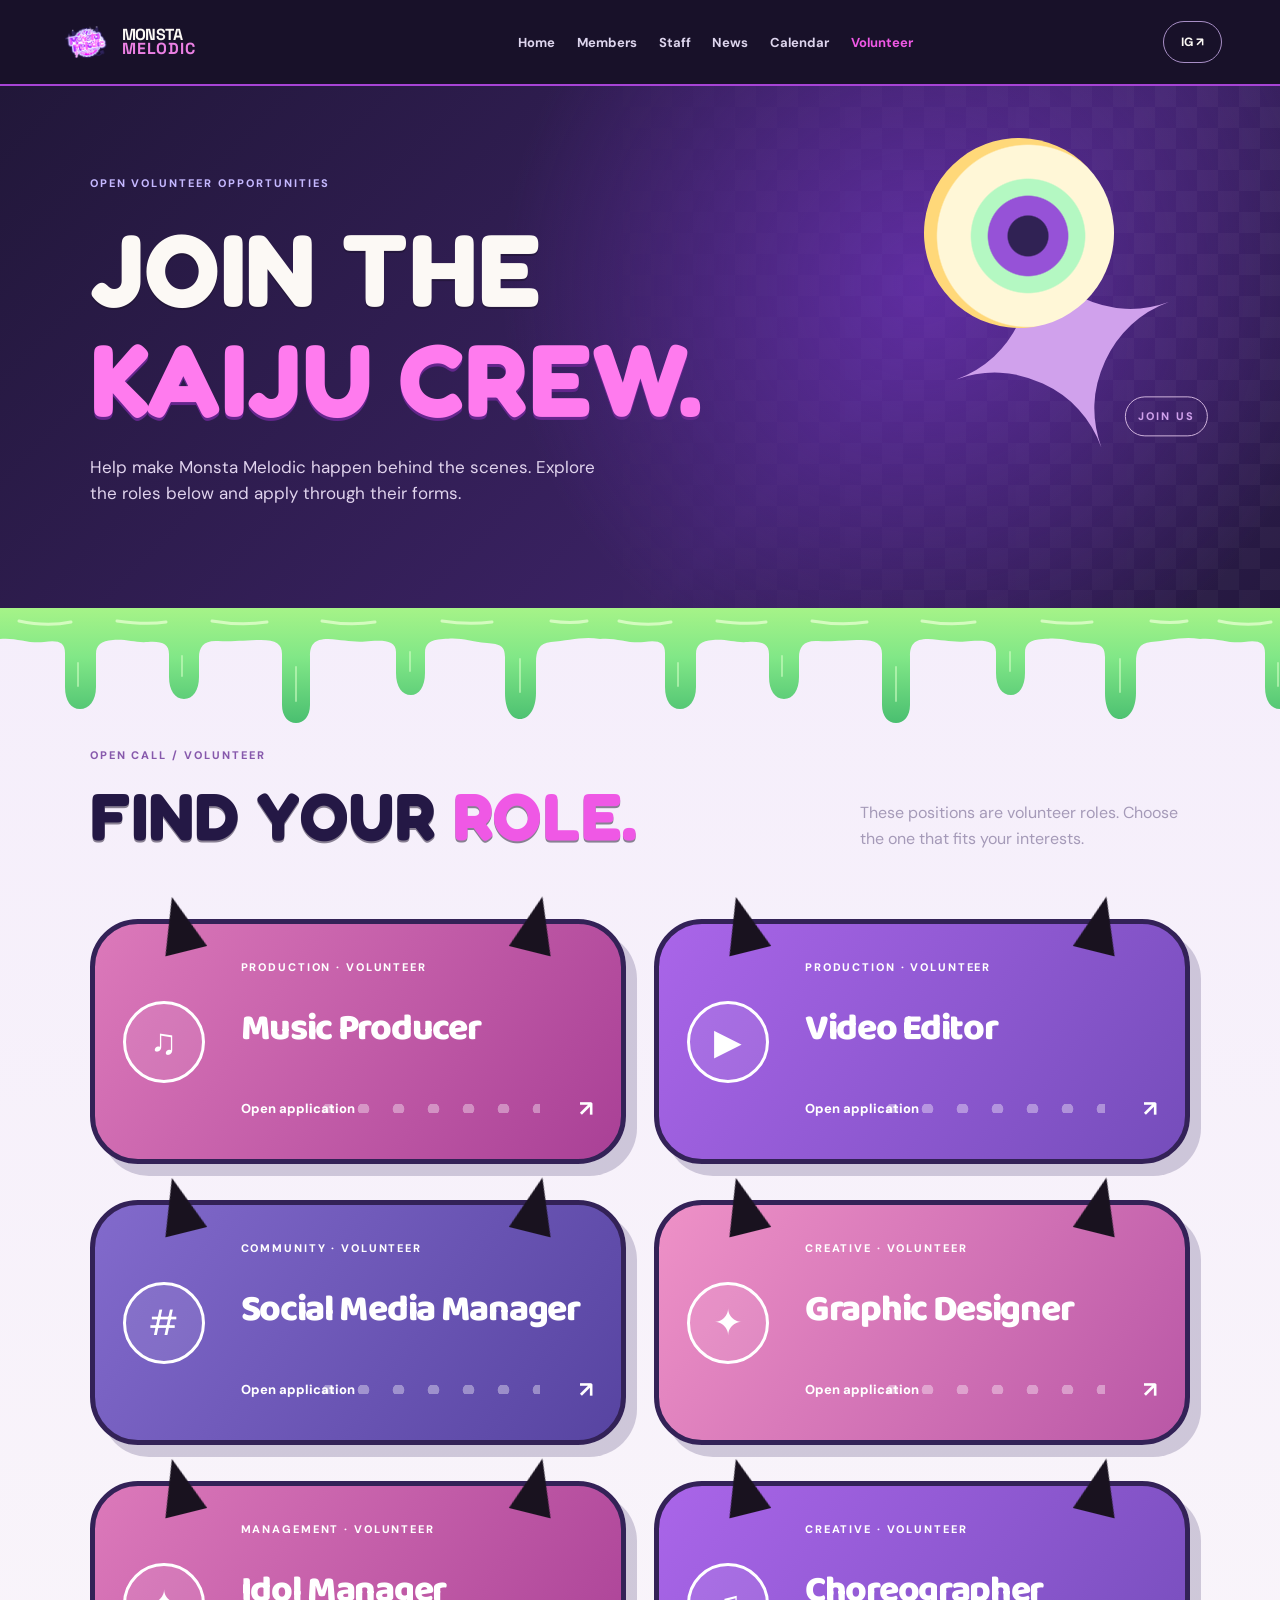
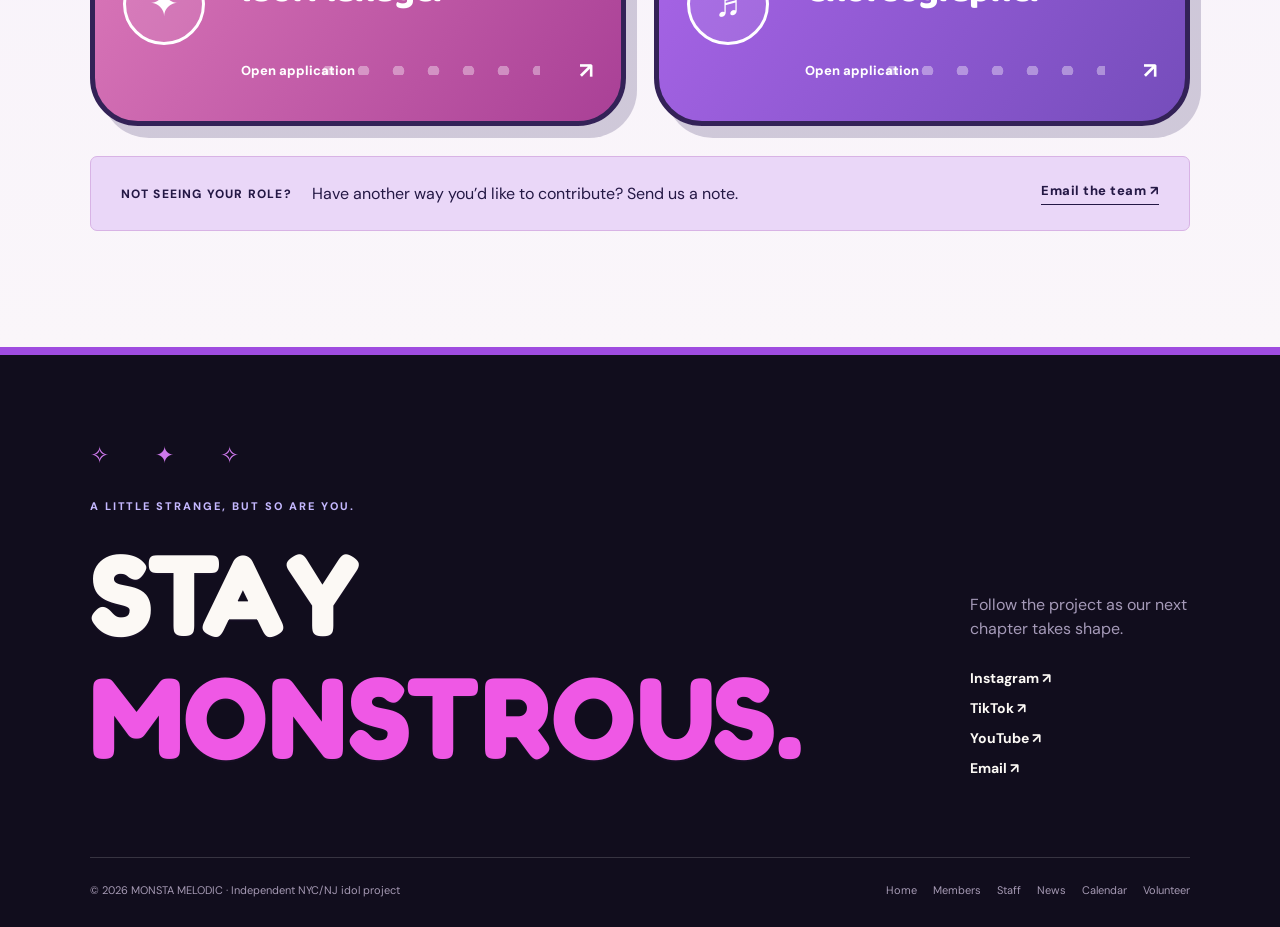
==== commit 3d3e43b9: "Update applications.html" ====
--- a/applications.html
+++ b/applications.html
@@ -1,6 +1,6 @@
 <!doctype html>
-<html lang="en"><head><meta charset="utf-8"><meta name="viewport" content="width=device-width, initial-scale=1"><meta name="theme-color" content="#271c50"><meta name="description" content="Volunteer opportunities with Monsta Melodic."><title>Volunteer · Monsta Melodic</title><link rel="icon" href="Logo.png"><link rel="preconnect" href="https://fonts.googleapis.com"><link rel="preconnect" href="https://fonts.gstatic.com" crossorigin><link href="https://fonts.googleapis.com/css2?family=Baloo+2:wght@600;700;800&family=DM+Sans:wght@400;500;600;700;800&family=Fredoka:wght@500;600;700&family=Space+Grotesk:wght@400;500;600;700&display=swap" rel="stylesheet"><link rel="stylesheet" href="styles.css?v=20260927f"></head>
+<html lang="en"><head><meta charset="utf-8"><meta name="viewport" content="width=device-width, initial-scale=1"><meta name="theme-color" content="#271c50"><meta name="description" content="Volunteer opportunities with Monsta Melodic."><title>Volunteer · Monsta Melodic</title><link rel="icon" href="Logo.png"><link rel="preconnect" href="https://fonts.googleapis.com"><link rel="preconnect" href="https://fonts.gstatic.com" crossorigin><link href="https://fonts.googleapis.com/css2?family=Baloo+2:wght@600;700;800&family=DM+Sans:wght@400;500;600;700;800&family=Fredoka:wght@500;600;700&family=Space+Grotesk:wght@400;500;600;700&display=swap" rel="stylesheet"><link rel="stylesheet" href="styles.css?v=20260930staff"></head>
 <body><a class="skip-link" href="#main">Skip to content</a><div class="site-wrap">
 <header class="site-header"><a class="brand" href="index.html" aria-label="Monsta Melodic home"><img src="Logo.png" alt=""><span>MONSTA<span>MELODIC</span></span></a><button class="menu-toggle" type="button" aria-label="Open menu" aria-expanded="false" aria-controls="site-nav"><span></span><span></span></button><nav id="site-nav" aria-label="Main navigation"><a href="index.html">Home</a><a href="members.html">Members</a><a href="staff.html">Staff</a><a href="news.html">News</a><a href="calendar.html">Calendar</a><a href="applications.html" aria-current="page">Volunteer</a></nav><a class="header-social" href="https://www.instagram.com/monstamelodic/" target="_blank" rel="noopener" aria-label="Monsta Melodic Instagram">IG ↗</a></header>
 <main id="main"><section class="page-hero volunteer-hero"><div><span class="eyebrow">OPEN VOLUNTEER OPPORTUNITIES</span><h1>JOIN THE<br><em>KAIJU CREW.</em></h1><p>Help make Monsta Melodic happen behind the scenes. Explore the roles below and apply through their forms.</p></div><div class="hero-sticker" aria-hidden="true">✦<small>JOIN US</small></div></section><section class="section roles-section"><div class="section-head"><div><span class="eyebrow">OPEN CALL / VOLUNTEER</span><h2>FIND YOUR <em>ROLE.</em></h2></div><p>These positions are volunteer roles. Choose the one that fits your interests.</p></div><div class="roles-grid"><a class="role-card" href="https://docs.google.com/forms/d/1IceMpWYkUs8SZ6bjBze1SsohrTrFlNnRcvxYy-Yv7Gw/viewform" target="_blank" rel="noopener"><span class="card-sheen" aria-hidden="true"></span><span class="role-icon">♫</span><span class="role-category">Production · Volunteer</span><h3>Music Producer</h3><span class="role-action">Open application <b>↗</b></span></a><a class="role-card" href="https://docs.google.com/forms/d/1RxsWtjAY0c4S9yP_oIpiGCYEMlYN1Bv9wDkHzu8iAoE/viewform" target="_blank" rel="noopener"><span class="card-sheen" aria-hidden="true"></span><span class="role-icon">▶</span><span class="role-category">Production · Volunteer</span><h3>Video Editor</h3><span class="role-action">Open application <b>↗</b></span></a><a class="role-card" href="https://docs.google.com/forms/d/1wU5ks7h61Smw3ZdH3pMjeIJVtUn4CT9JGE6TlIA6gtY/viewform" target="_blank" rel="noopener"><span class="card-sheen" aria-hidden="true"></span><span class="role-icon">#</span><span class="role-category">Community · Volunteer</span><h3>Social Media Manager</h3><span class="role-action">Open application <b>↗</b></span></a><a class="role-card" href="https://docs.google.com/forms/d/1HodHElNHW5OT1MGS8GGJ7zpMOv8H83_oZiBd5FU2KlY/viewform" target="_blank" rel="noopener"><span class="card-sheen" aria-hidden="true"></span><span class="role-icon">✦</span><span class="role-category">Creative · Volunteer</span><h3>Graphic Designer</h3><span class="role-action">Open application <b>↗</b></span></a><a class="role-card" href="https://docs.google.com/forms/d/1ALvHOFIKEdGMhJ9gq1WKwCSiYLwKbK2a4ao9rkmWrbQ/viewform" target="_blank" rel="noopener"><span class="card-sheen" aria-hidden="true"></span><span class="role-icon">✦</span><span class="role-category">Management · Volunteer</span><h3>Idol Manager</h3><span class="role-action">Open application <b>↗</b></span></a><a class="role-card" href="https://docs.google.com/forms/d/1BvLj__7aZm7V9decrvLZa2ptNDeFCGbeIKmhq_zHGv4/viewform" target="_blank" rel="noopener"><span class="card-sheen" aria-hidden="true"></span><span class="role-icon">♬</span><span class="role-category">Creative · Volunteer</span><h3>Choreographer</h3><span class="role-action">Open application <b>↗</b></span></a></div><div class="note-box"><span>NOT SEEING YOUR ROLE?</span><p>Have another way you’d like to contribute? Send us a note.</p><a class="text-link" href="mailto:monstamelodic@gmail.com">Email the team ↗</a></div></section></main>
-<footer class="site-footer"><div class="footer-lead"><div><span class="eyebrow">A little strange. A lot of heart.</span><h2>STAY<br><em>MONSTROUS.</em></h2></div><div class="footer-connect"><p>Follow the project as our next chapter takes shape.</p><a href="https://www.instagram.com/monstamelodic/" target="_blank" rel="noopener">Instagram ↗</a><a href="https://www.tiktok.com/@monstamelodic" target="_blank" rel="noopener">TikTok ↗</a><a href="https://www.youtube.com/channel/UCwxbz_F4ipwJG1VYpBXucgw?themeRefresh=1" target="_blank" rel="noopener">YouTube ↗</a><a href="mailto:monstamelodic@gmail.com">Email ↗</a></div></div><div class="footer-bottom"><span>© 2026 MONSTA MELODIC · Independent NYC/NJ idol project</span><nav aria-label="Footer navigation"><a href="index.html">Home</a><a href="members.html">Members</a><a href="staff.html">Staff</a><a href="news.html">News</a><a href="calendar.html">Calendar</a><a href="applications.html">Volunteer</a></nav></div></footer></div><script src="script.js?v=20260925c" defer></script></body></html>+<footer class="site-footer"><div class="footer-lead"><div><span class="eyebrow">A little strange, but so are you.</span><h2>STAY<br><em>MONSTROUS.</em></h2></div><div class="footer-connect"><p>Follow the project as our next chapter takes shape.</p><a href="https://www.instagram.com/monstamelodic/" target="_blank" rel="noopener">Instagram ↗</a><a href="https://www.tiktok.com/@monstamelodic" target="_blank" rel="noopener">TikTok ↗</a><a href="https://www.youtube.com/channel/UCwxbz_F4ipwJG1VYpBXucgw?themeRefresh=1" target="_blank" rel="noopener">YouTube ↗</a><a href="mailto:monstamelodic@gmail.com">Email ↗</a></div></div><div class="footer-bottom"><span>© 2026 MONSTA MELODIC · Independent NYC/NJ idol project</span><nav aria-label="Footer navigation"><a href="index.html">Home</a><a href="members.html">Members</a><a href="staff.html">Staff</a><a href="news.html">News</a><a href="calendar.html">Calendar</a><a href="applications.html">Volunteer</a></nav></div></footer></div><script src="script.js?v=20260930staff" defer></script></body></html>
--- a/styles.css
+++ b/styles.css
@@ -135,3 +135,41 @@
 @media(prefers-reduced-motion:reduce){.button::after,.feature-card::after,.news-tile::after,.social-card::after,.card-sheen::after{transition:none;opacity:0!important}}
 
 .feature-card:hover::after,.feature-card:focus-visible::after,.news-tile:hover::after,.news-tile:focus-visible::after,.social-card:hover::after,.social-card:focus-visible::after{left:0}
+
+/* Real staff profiles: one person, every role, and every relevant department. */
+.staff-profile{padding:28px 20px 22px;display:flex;flex-direction:column}
+.staff-profile[hidden]{display:none}
+.staff-profile .staff-avatar{flex:none;margin-bottom:16px}
+.staff-profile .staff-avatar span{font:700 40px 'Space Grotesk',sans-serif;letter-spacing:-.04em}
+.staff-profile .staff-content{padding:0;display:flex;flex-direction:column;flex:1;min-width:0}
+.staff-profile h3{font:700 clamp(21px,2vw,27px)/1.15 'Space Grotesk',sans-serif;letter-spacing:-.035em;overflow-wrap:anywhere;margin:0 0 14px}
+.staff-departments{display:flex;flex-wrap:wrap;gap:6px;margin-bottom:16px}
+.staff-profile .staff-bio{min-height:0;margin:0 0 20px;font-size:14px;line-height:1.65;color:#5e526b}
+.staff-roles{margin-top:auto;border-top:1px solid #e4d8ea;border-bottom:1px solid #e4d8ea;padding:13px 0}
+.staff-roles summary{cursor:pointer;font-size:13px;font-weight:800;color:#382450;line-height:1.5}
+.staff-roles summary:hover{color:#8d35a4}
+.staff-roles .role-count{display:inline-block;margin-left:5px;padding:0 7px;background:#efdef5;border-radius:20px;color:#78358b;font-size:11px}
+.staff-roles ul{margin:12px 0 0;padding-left:19px;color:#5e526b;font-size:13px;line-height:1.6}
+.staff-roles li+li{margin-top:5px}
+.staff-social{margin-top:16px;font-size:12px;font-weight:700;color:#7b3395;overflow-wrap:anywhere;line-height:1.6}
+.staff-social:hover{text-decoration:underline}
+.staff-filter-status{font-size:13px;color:#786589;margin:0 0 14px}
+@media(max-width:620px){.staff-profile{padding:28px 22px 24px}.staff-profile h3{font-size:27px}}
+
+/* Contain hover sheen within cards, including dynamically loaded news. */
+.news-tile{overflow:hidden;isolation:isolate}
+.button::after,.feature-card::after,.news-tile::after,.social-card::after,.card-sheen::after{
+  inset:auto;top:-40%;bottom:-40%;left:0;width:28%;
+  transform:translateX(-250%) rotate(18deg);opacity:0;
+  transition:none;z-index:1;
+}
+.button:hover::after,.button:focus-visible::after,.feature-card:hover::after,.feature-card:focus-visible::after,.news-tile:hover::after,.news-tile:focus-visible::after,.social-card:hover::after,.social-card:focus-visible::after,.role-card:hover .card-sheen::after,.role-card:focus-visible .card-sheen::after{
+  left:0;animation:card-shine .75s ease both;
+}
+@keyframes card-shine{
+  0%{transform:translateX(-250%) rotate(18deg);opacity:0}
+  15%{opacity:1}
+  85%{opacity:1}
+  100%{transform:translateX(650%) rotate(18deg);opacity:0}
+}
+@media(prefers-reduced-motion:reduce){.button::after,.feature-card::after,.news-tile::after,.social-card::after,.card-sheen::after{animation:none!important;opacity:0!important}}
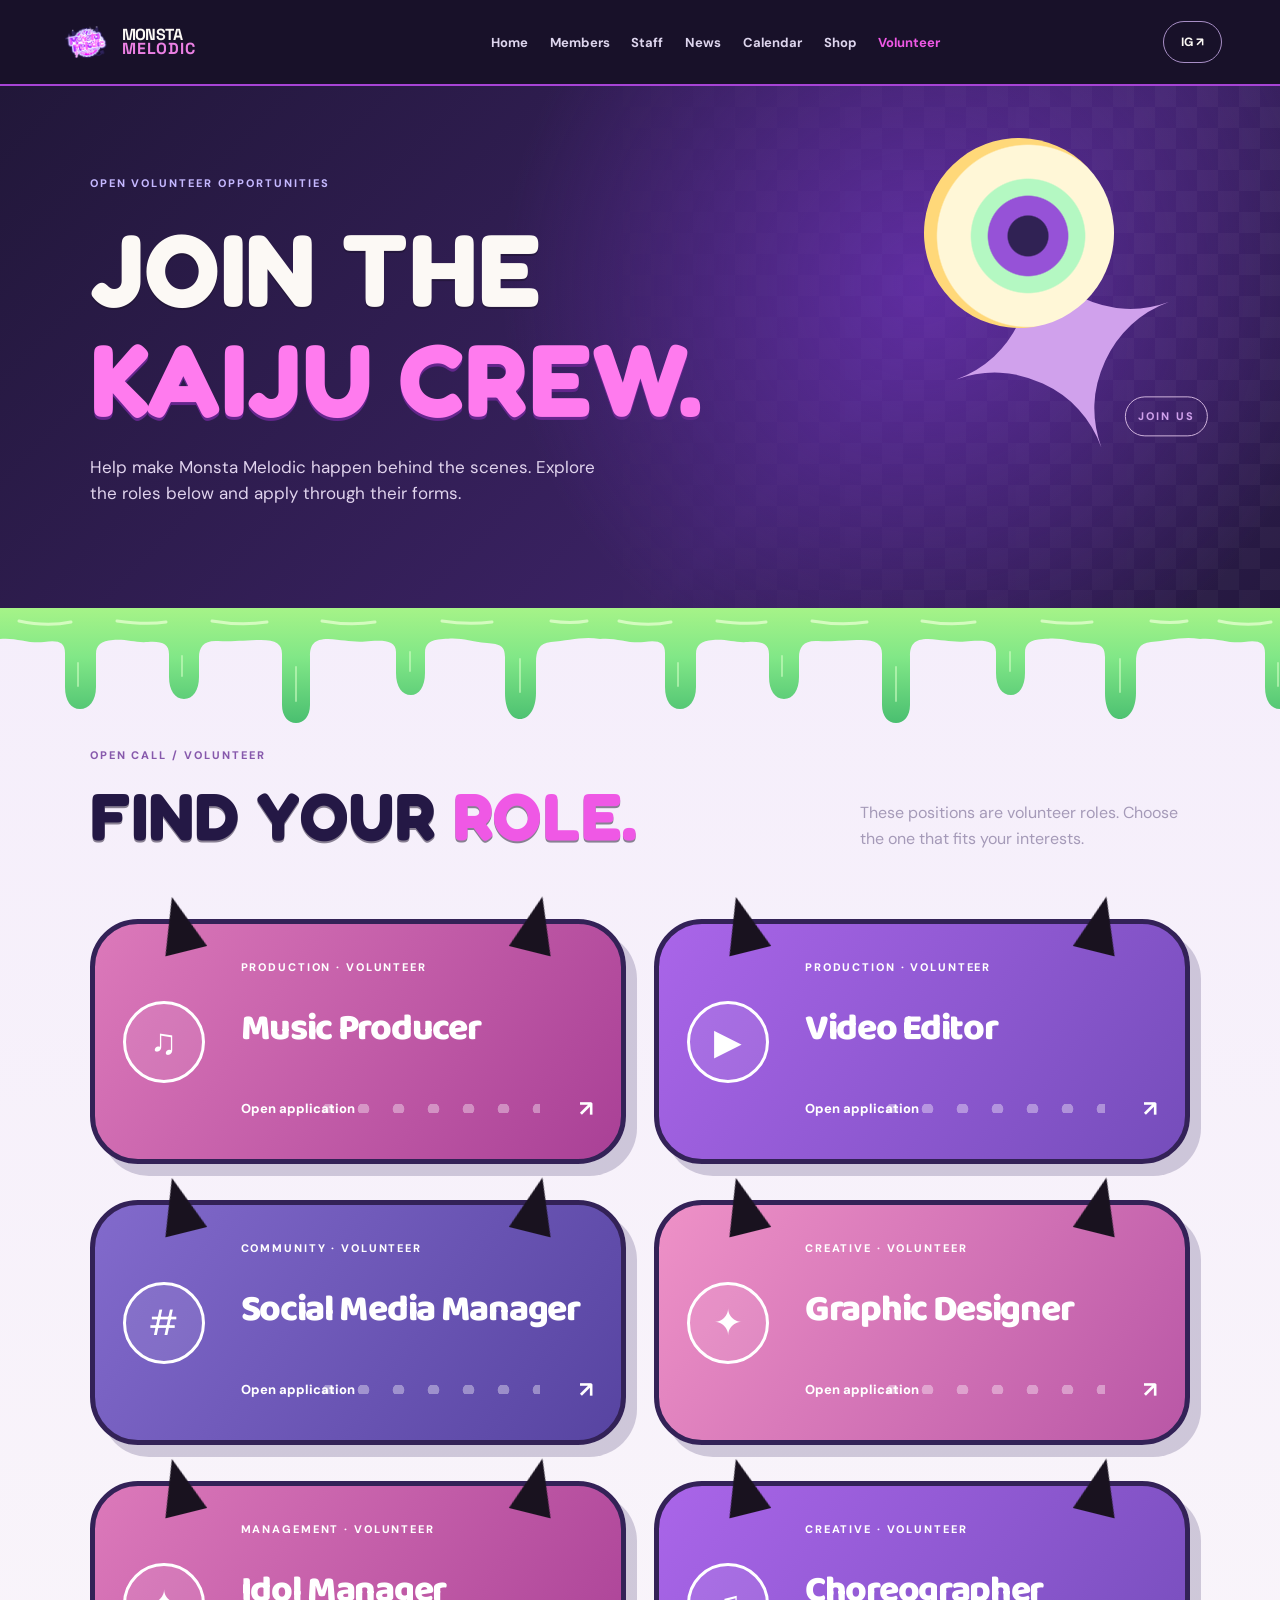
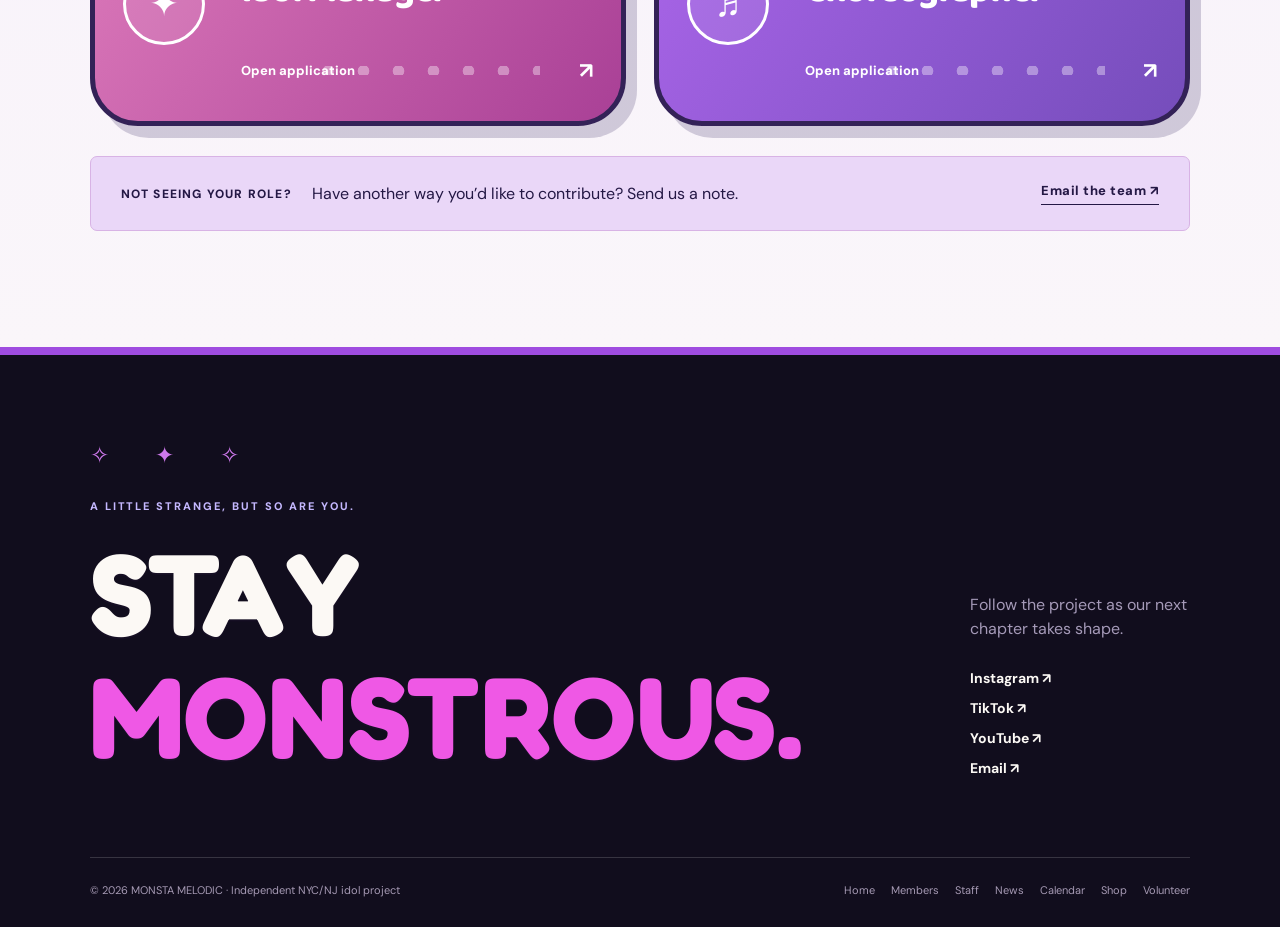
==== commit 6ba2b0b7: "Add files via upload" ====
--- a/applications.html
+++ b/applications.html
@@ -1,6 +1,6 @@
 <!doctype html>
 <html lang="en"><head><meta charset="utf-8"><meta name="viewport" content="width=device-width, initial-scale=1"><meta name="theme-color" content="#271c50"><meta name="description" content="Volunteer opportunities with Monsta Melodic."><title>Volunteer · Monsta Melodic</title><link rel="icon" href="Logo.png"><link rel="preconnect" href="https://fonts.googleapis.com"><link rel="preconnect" href="https://fonts.gstatic.com" crossorigin><link href="https://fonts.googleapis.com/css2?family=Baloo+2:wght@600;700;800&family=DM+Sans:wght@400;500;600;700;800&family=Fredoka:wght@500;600;700&family=Space+Grotesk:wght@400;500;600;700&display=swap" rel="stylesheet"><link rel="stylesheet" href="styles.css?v=20260930staff"></head>
 <body><a class="skip-link" href="#main">Skip to content</a><div class="site-wrap">
-<header class="site-header"><a class="brand" href="index.html" aria-label="Monsta Melodic home"><img src="Logo.png" alt=""><span>MONSTA<span>MELODIC</span></span></a><button class="menu-toggle" type="button" aria-label="Open menu" aria-expanded="false" aria-controls="site-nav"><span></span><span></span></button><nav id="site-nav" aria-label="Main navigation"><a href="index.html">Home</a><a href="members.html">Members</a><a href="staff.html">Staff</a><a href="news.html">News</a><a href="calendar.html">Calendar</a><a href="applications.html" aria-current="page">Volunteer</a></nav><a class="header-social" href="https://www.instagram.com/monstamelodic/" target="_blank" rel="noopener" aria-label="Monsta Melodic Instagram">IG ↗</a></header>
+<header class="site-header"><a class="brand" href="index.html" aria-label="Monsta Melodic home"><img src="Logo.png" alt=""><span>MONSTA<span>MELODIC</span></span></a><button class="menu-toggle" type="button" aria-label="Open menu" aria-expanded="false" aria-controls="site-nav"><span></span><span></span></button><nav id="site-nav" aria-label="Main navigation"><a href="index.html">Home</a><a href="members.html">Members</a><a href="staff.html">Staff</a><a href="news.html">News</a><a href="calendar.html">Calendar</a><a href="shop.html">Shop</a><a href="applications.html" aria-current="page">Volunteer</a></nav><a class="header-social" href="https://www.instagram.com/monstamelodic/" target="_blank" rel="noopener" aria-label="Monsta Melodic Instagram">IG ↗</a></header>
 <main id="main"><section class="page-hero volunteer-hero"><div><span class="eyebrow">OPEN VOLUNTEER OPPORTUNITIES</span><h1>JOIN THE<br><em>KAIJU CREW.</em></h1><p>Help make Monsta Melodic happen behind the scenes. Explore the roles below and apply through their forms.</p></div><div class="hero-sticker" aria-hidden="true">✦<small>JOIN US</small></div></section><section class="section roles-section"><div class="section-head"><div><span class="eyebrow">OPEN CALL / VOLUNTEER</span><h2>FIND YOUR <em>ROLE.</em></h2></div><p>These positions are volunteer roles. Choose the one that fits your interests.</p></div><div class="roles-grid"><a class="role-card" href="https://docs.google.com/forms/d/1IceMpWYkUs8SZ6bjBze1SsohrTrFlNnRcvxYy-Yv7Gw/viewform" target="_blank" rel="noopener"><span class="card-sheen" aria-hidden="true"></span><span class="role-icon">♫</span><span class="role-category">Production · Volunteer</span><h3>Music Producer</h3><span class="role-action">Open application <b>↗</b></span></a><a class="role-card" href="https://docs.google.com/forms/d/1RxsWtjAY0c4S9yP_oIpiGCYEMlYN1Bv9wDkHzu8iAoE/viewform" target="_blank" rel="noopener"><span class="card-sheen" aria-hidden="true"></span><span class="role-icon">▶</span><span class="role-category">Production · Volunteer</span><h3>Video Editor</h3><span class="role-action">Open application <b>↗</b></span></a><a class="role-card" href="https://docs.google.com/forms/d/1wU5ks7h61Smw3ZdH3pMjeIJVtUn4CT9JGE6TlIA6gtY/viewform" target="_blank" rel="noopener"><span class="card-sheen" aria-hidden="true"></span><span class="role-icon">#</span><span class="role-category">Community · Volunteer</span><h3>Social Media Manager</h3><span class="role-action">Open application <b>↗</b></span></a><a class="role-card" href="https://docs.google.com/forms/d/1HodHElNHW5OT1MGS8GGJ7zpMOv8H83_oZiBd5FU2KlY/viewform" target="_blank" rel="noopener"><span class="card-sheen" aria-hidden="true"></span><span class="role-icon">✦</span><span class="role-category">Creative · Volunteer</span><h3>Graphic Designer</h3><span class="role-action">Open application <b>↗</b></span></a><a class="role-card" href="https://docs.google.com/forms/d/1ALvHOFIKEdGMhJ9gq1WKwCSiYLwKbK2a4ao9rkmWrbQ/viewform" target="_blank" rel="noopener"><span class="card-sheen" aria-hidden="true"></span><span class="role-icon">✦</span><span class="role-category">Management · Volunteer</span><h3>Idol Manager</h3><span class="role-action">Open application <b>↗</b></span></a><a class="role-card" href="https://docs.google.com/forms/d/1BvLj__7aZm7V9decrvLZa2ptNDeFCGbeIKmhq_zHGv4/viewform" target="_blank" rel="noopener"><span class="card-sheen" aria-hidden="true"></span><span class="role-icon">♬</span><span class="role-category">Creative · Volunteer</span><h3>Choreographer</h3><span class="role-action">Open application <b>↗</b></span></a></div><div class="note-box"><span>NOT SEEING YOUR ROLE?</span><p>Have another way you’d like to contribute? Send us a note.</p><a class="text-link" href="mailto:monstamelodic@gmail.com">Email the team ↗</a></div></section></main>
-<footer class="site-footer"><div class="footer-lead"><div><span class="eyebrow">A little strange, but so are you.</span><h2>STAY<br><em>MONSTROUS.</em></h2></div><div class="footer-connect"><p>Follow the project as our next chapter takes shape.</p><a href="https://www.instagram.com/monstamelodic/" target="_blank" rel="noopener">Instagram ↗</a><a href="https://www.tiktok.com/@monstamelodic" target="_blank" rel="noopener">TikTok ↗</a><a href="https://www.youtube.com/channel/UCwxbz_F4ipwJG1VYpBXucgw?themeRefresh=1" target="_blank" rel="noopener">YouTube ↗</a><a href="mailto:monstamelodic@gmail.com">Email ↗</a></div></div><div class="footer-bottom"><span>© 2026 MONSTA MELODIC · Independent NYC/NJ idol project</span><nav aria-label="Footer navigation"><a href="index.html">Home</a><a href="members.html">Members</a><a href="staff.html">Staff</a><a href="news.html">News</a><a href="calendar.html">Calendar</a><a href="applications.html">Volunteer</a></nav></div></footer></div><script src="script.js?v=20260930staff" defer></script></body></html>
+<footer class="site-footer"><div class="footer-lead"><div><span class="eyebrow">A little strange, but so are you.</span><h2>STAY<br><em>MONSTROUS.</em></h2></div><div class="footer-connect"><p>Follow the project as our next chapter takes shape.</p><a href="https://www.instagram.com/monstamelodic/" target="_blank" rel="noopener">Instagram ↗</a><a href="https://www.tiktok.com/@monstamelodic" target="_blank" rel="noopener">TikTok ↗</a><a href="https://www.youtube.com/channel/UCwxbz_F4ipwJG1VYpBXucgw?themeRefresh=1" target="_blank" rel="noopener">YouTube ↗</a><a href="mailto:monstamelodic@gmail.com">Email ↗</a></div></div><div class="footer-bottom"><span>© 2026 MONSTA MELODIC · Independent NYC/NJ idol project</span><nav aria-label="Footer navigation"><a href="index.html">Home</a><a href="members.html">Members</a><a href="staff.html">Staff</a><a href="news.html">News</a><a href="calendar.html">Calendar</a><a href="shop.html">Shop</a><a href="applications.html">Volunteer</a></nav></div></footer></div><script src="script.js?v=20260930staff" defer></script></body></html>
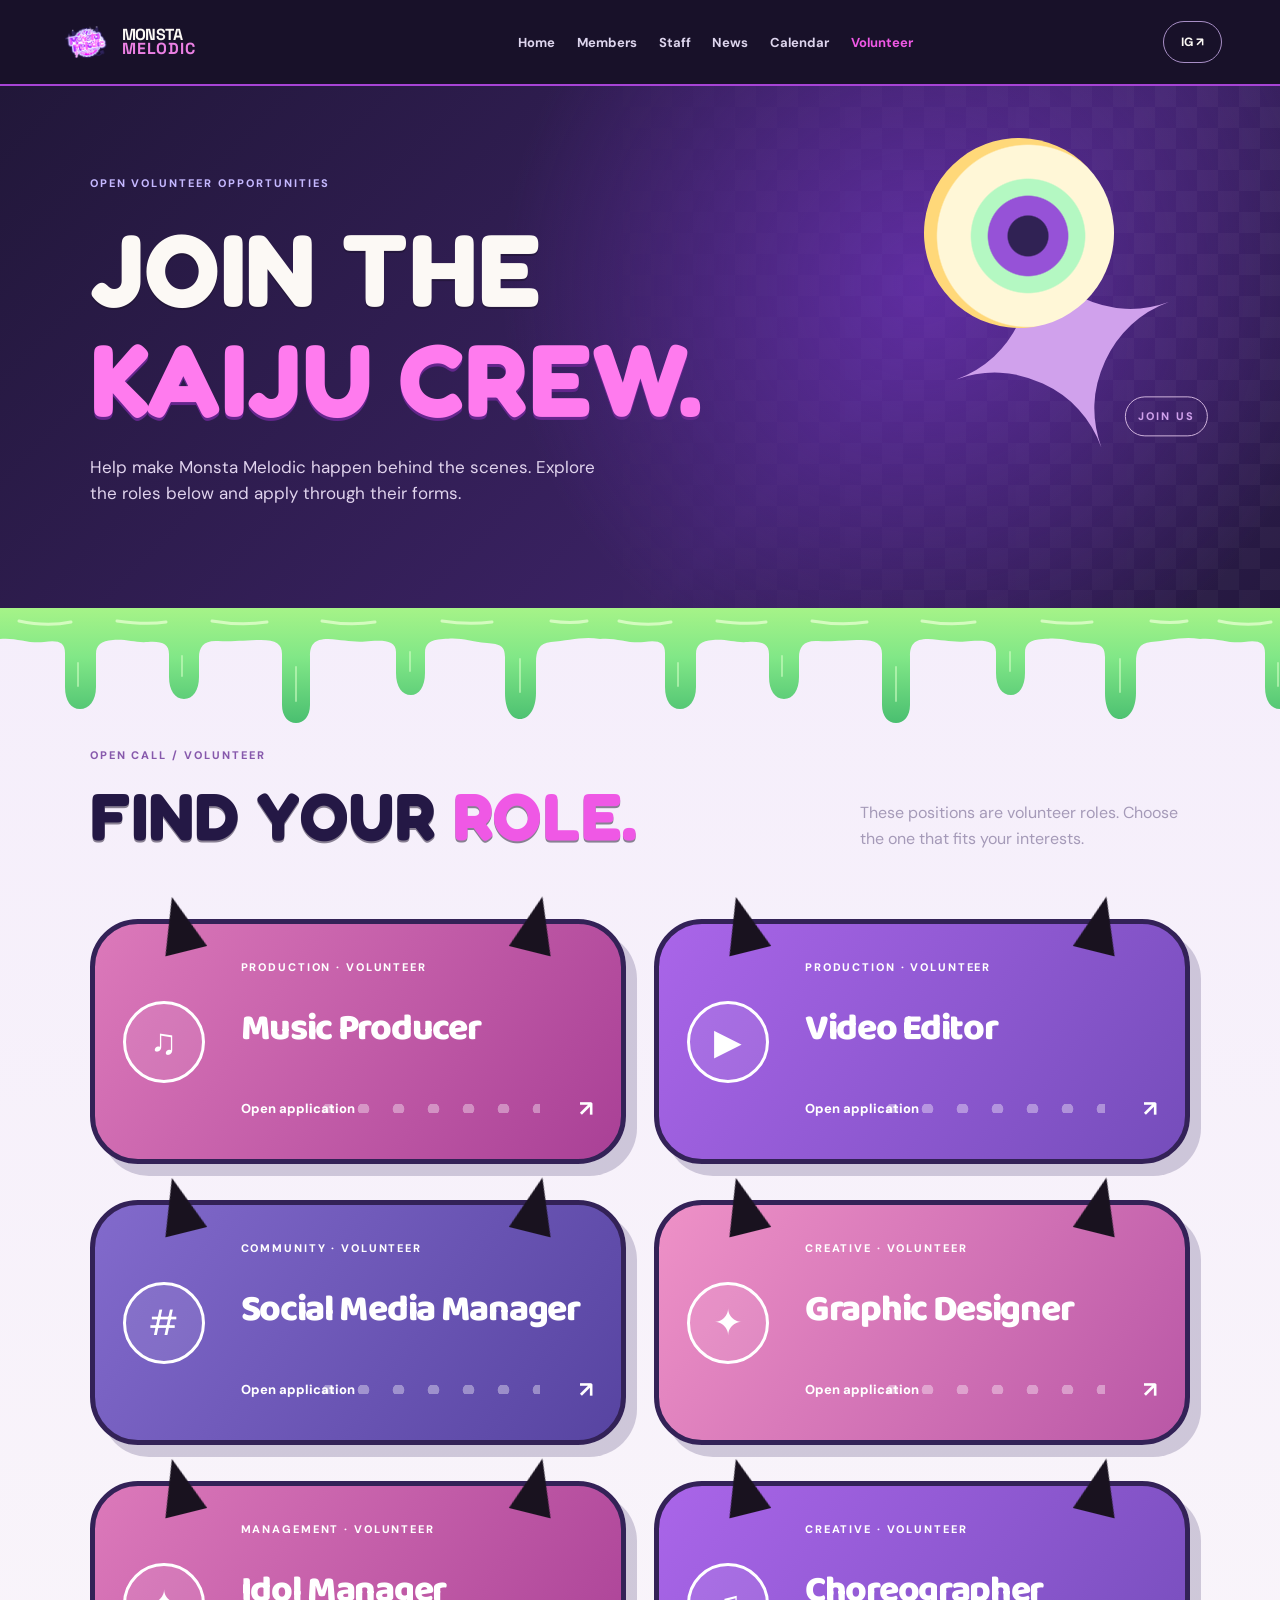
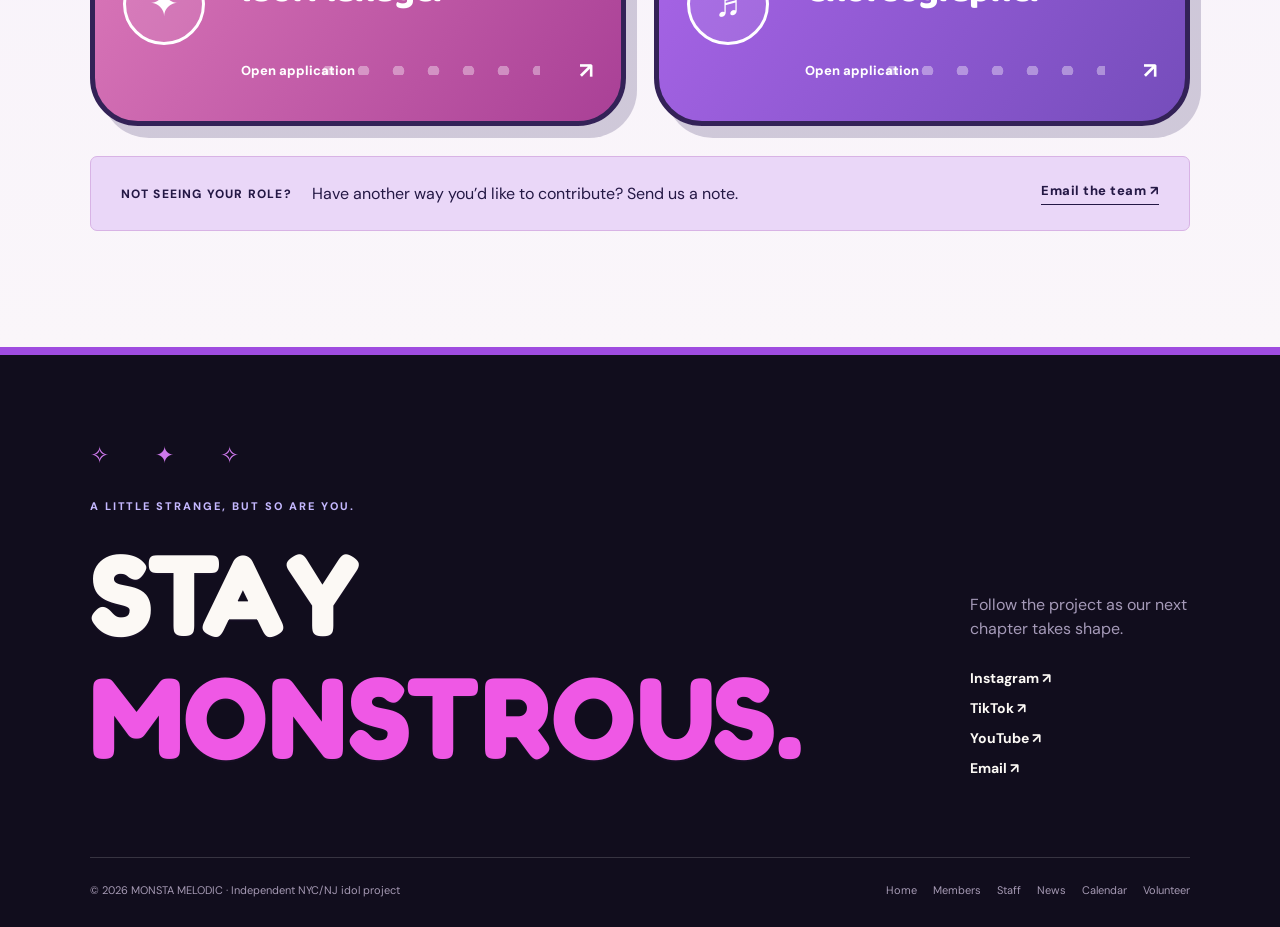
==== commit 80dbf7b1: "Add files via upload" ====
--- a/applications.html
+++ b/applications.html
@@ -1,6 +1,6 @@
 <!doctype html>
 <html lang="en"><head><meta charset="utf-8"><meta name="viewport" content="width=device-width, initial-scale=1"><meta name="theme-color" content="#271c50"><meta name="description" content="Volunteer opportunities with Monsta Melodic."><title>Volunteer · Monsta Melodic</title><link rel="icon" href="Logo.png"><link rel="preconnect" href="https://fonts.googleapis.com"><link rel="preconnect" href="https://fonts.gstatic.com" crossorigin><link href="https://fonts.googleapis.com/css2?family=Baloo+2:wght@600;700;800&family=DM+Sans:wght@400;500;600;700;800&family=Fredoka:wght@500;600;700&family=Space+Grotesk:wght@400;500;600;700&display=swap" rel="stylesheet"><link rel="stylesheet" href="styles.css?v=20260930staff"></head>
 <body><a class="skip-link" href="#main">Skip to content</a><div class="site-wrap">
-<header class="site-header"><a class="brand" href="index.html" aria-label="Monsta Melodic home"><img src="Logo.png" alt=""><span>MONSTA<span>MELODIC</span></span></a><button class="menu-toggle" type="button" aria-label="Open menu" aria-expanded="false" aria-controls="site-nav"><span></span><span></span></button><nav id="site-nav" aria-label="Main navigation"><a href="index.html">Home</a><a href="members.html">Members</a><a href="staff.html">Staff</a><a href="news.html">News</a><a href="calendar.html">Calendar</a><a href="shop.html">Shop</a><a href="applications.html" aria-current="page">Volunteer</a></nav><a class="header-social" href="https://www.instagram.com/monstamelodic/" target="_blank" rel="noopener" aria-label="Monsta Melodic Instagram">IG ↗</a></header>
+<header class="site-header"><a class="brand" href="index.html" aria-label="Monsta Melodic home"><img src="Logo.png" alt=""><span>MONSTA<span>MELODIC</span></span></a><button class="menu-toggle" type="button" aria-label="Open menu" aria-expanded="false" aria-controls="site-nav"><span></span><span></span></button><nav id="site-nav" aria-label="Main navigation"><a href="index.html">Home</a><a href="members.html">Members</a><a href="staff.html">Staff</a><a href="news.html">News</a><a href="calendar.html">Calendar</a><a href="applications.html" aria-current="page">Volunteer</a></nav><a class="header-social" href="https://www.instagram.com/monstamelodic/" target="_blank" rel="noopener" aria-label="Monsta Melodic Instagram">IG ↗</a></header>
 <main id="main"><section class="page-hero volunteer-hero"><div><span class="eyebrow">OPEN VOLUNTEER OPPORTUNITIES</span><h1>JOIN THE<br><em>KAIJU CREW.</em></h1><p>Help make Monsta Melodic happen behind the scenes. Explore the roles below and apply through their forms.</p></div><div class="hero-sticker" aria-hidden="true">✦<small>JOIN US</small></div></section><section class="section roles-section"><div class="section-head"><div><span class="eyebrow">OPEN CALL / VOLUNTEER</span><h2>FIND YOUR <em>ROLE.</em></h2></div><p>These positions are volunteer roles. Choose the one that fits your interests.</p></div><div class="roles-grid"><a class="role-card" href="https://docs.google.com/forms/d/1IceMpWYkUs8SZ6bjBze1SsohrTrFlNnRcvxYy-Yv7Gw/viewform" target="_blank" rel="noopener"><span class="card-sheen" aria-hidden="true"></span><span class="role-icon">♫</span><span class="role-category">Production · Volunteer</span><h3>Music Producer</h3><span class="role-action">Open application <b>↗</b></span></a><a class="role-card" href="https://docs.google.com/forms/d/1RxsWtjAY0c4S9yP_oIpiGCYEMlYN1Bv9wDkHzu8iAoE/viewform" target="_blank" rel="noopener"><span class="card-sheen" aria-hidden="true"></span><span class="role-icon">▶</span><span class="role-category">Production · Volunteer</span><h3>Video Editor</h3><span class="role-action">Open application <b>↗</b></span></a><a class="role-card" href="https://docs.google.com/forms/d/1wU5ks7h61Smw3ZdH3pMjeIJVtUn4CT9JGE6TlIA6gtY/viewform" target="_blank" rel="noopener"><span class="card-sheen" aria-hidden="true"></span><span class="role-icon">#</span><span class="role-category">Community · Volunteer</span><h3>Social Media Manager</h3><span class="role-action">Open application <b>↗</b></span></a><a class="role-card" href="https://docs.google.com/forms/d/1HodHElNHW5OT1MGS8GGJ7zpMOv8H83_oZiBd5FU2KlY/viewform" target="_blank" rel="noopener"><span class="card-sheen" aria-hidden="true"></span><span class="role-icon">✦</span><span class="role-category">Creative · Volunteer</span><h3>Graphic Designer</h3><span class="role-action">Open application <b>↗</b></span></a><a class="role-card" href="https://docs.google.com/forms/d/1ALvHOFIKEdGMhJ9gq1WKwCSiYLwKbK2a4ao9rkmWrbQ/viewform" target="_blank" rel="noopener"><span class="card-sheen" aria-hidden="true"></span><span class="role-icon">✦</span><span class="role-category">Management · Volunteer</span><h3>Idol Manager</h3><span class="role-action">Open application <b>↗</b></span></a><a class="role-card" href="https://docs.google.com/forms/d/1BvLj__7aZm7V9decrvLZa2ptNDeFCGbeIKmhq_zHGv4/viewform" target="_blank" rel="noopener"><span class="card-sheen" aria-hidden="true"></span><span class="role-icon">♬</span><span class="role-category">Creative · Volunteer</span><h3>Choreographer</h3><span class="role-action">Open application <b>↗</b></span></a></div><div class="note-box"><span>NOT SEEING YOUR ROLE?</span><p>Have another way you’d like to contribute? Send us a note.</p><a class="text-link" href="mailto:monstamelodic@gmail.com">Email the team ↗</a></div></section></main>
-<footer class="site-footer"><div class="footer-lead"><div><span class="eyebrow">A little strange, but so are you.</span><h2>STAY<br><em>MONSTROUS.</em></h2></div><div class="footer-connect"><p>Follow the project as our next chapter takes shape.</p><a href="https://www.instagram.com/monstamelodic/" target="_blank" rel="noopener">Instagram ↗</a><a href="https://www.tiktok.com/@monstamelodic" target="_blank" rel="noopener">TikTok ↗</a><a href="https://www.youtube.com/channel/UCwxbz_F4ipwJG1VYpBXucgw?themeRefresh=1" target="_blank" rel="noopener">YouTube ↗</a><a href="mailto:monstamelodic@gmail.com">Email ↗</a></div></div><div class="footer-bottom"><span>© 2026 MONSTA MELODIC · Independent NYC/NJ idol project</span><nav aria-label="Footer navigation"><a href="index.html">Home</a><a href="members.html">Members</a><a href="staff.html">Staff</a><a href="news.html">News</a><a href="calendar.html">Calendar</a><a href="shop.html">Shop</a><a href="applications.html">Volunteer</a></nav></div></footer></div><script src="script.js?v=20260930staff" defer></script></body></html>
+<footer class="site-footer"><div class="footer-lead"><div><span class="eyebrow">A little strange, but so are you.</span><h2>STAY<br><em>MONSTROUS.</em></h2></div><div class="footer-connect"><p>Follow the project as our next chapter takes shape.</p><a href="https://www.instagram.com/monstamelodic/" target="_blank" rel="noopener">Instagram ↗</a><a href="https://www.tiktok.com/@monstamelodic" target="_blank" rel="noopener">TikTok ↗</a><a href="https://www.youtube.com/channel/UCwxbz_F4ipwJG1VYpBXucgw?themeRefresh=1" target="_blank" rel="noopener">YouTube ↗</a><a href="mailto:monstamelodic@gmail.com">Email ↗</a></div></div><div class="footer-bottom"><span>© 2026 MONSTA MELODIC · Independent NYC/NJ idol project</span><nav aria-label="Footer navigation"><a href="index.html">Home</a><a href="members.html">Members</a><a href="staff.html">Staff</a><a href="news.html">News</a><a href="calendar.html">Calendar</a><a href="applications.html">Volunteer</a></nav></div></footer></div><script src="script.js?v=20260930staff" defer></script></body></html>
